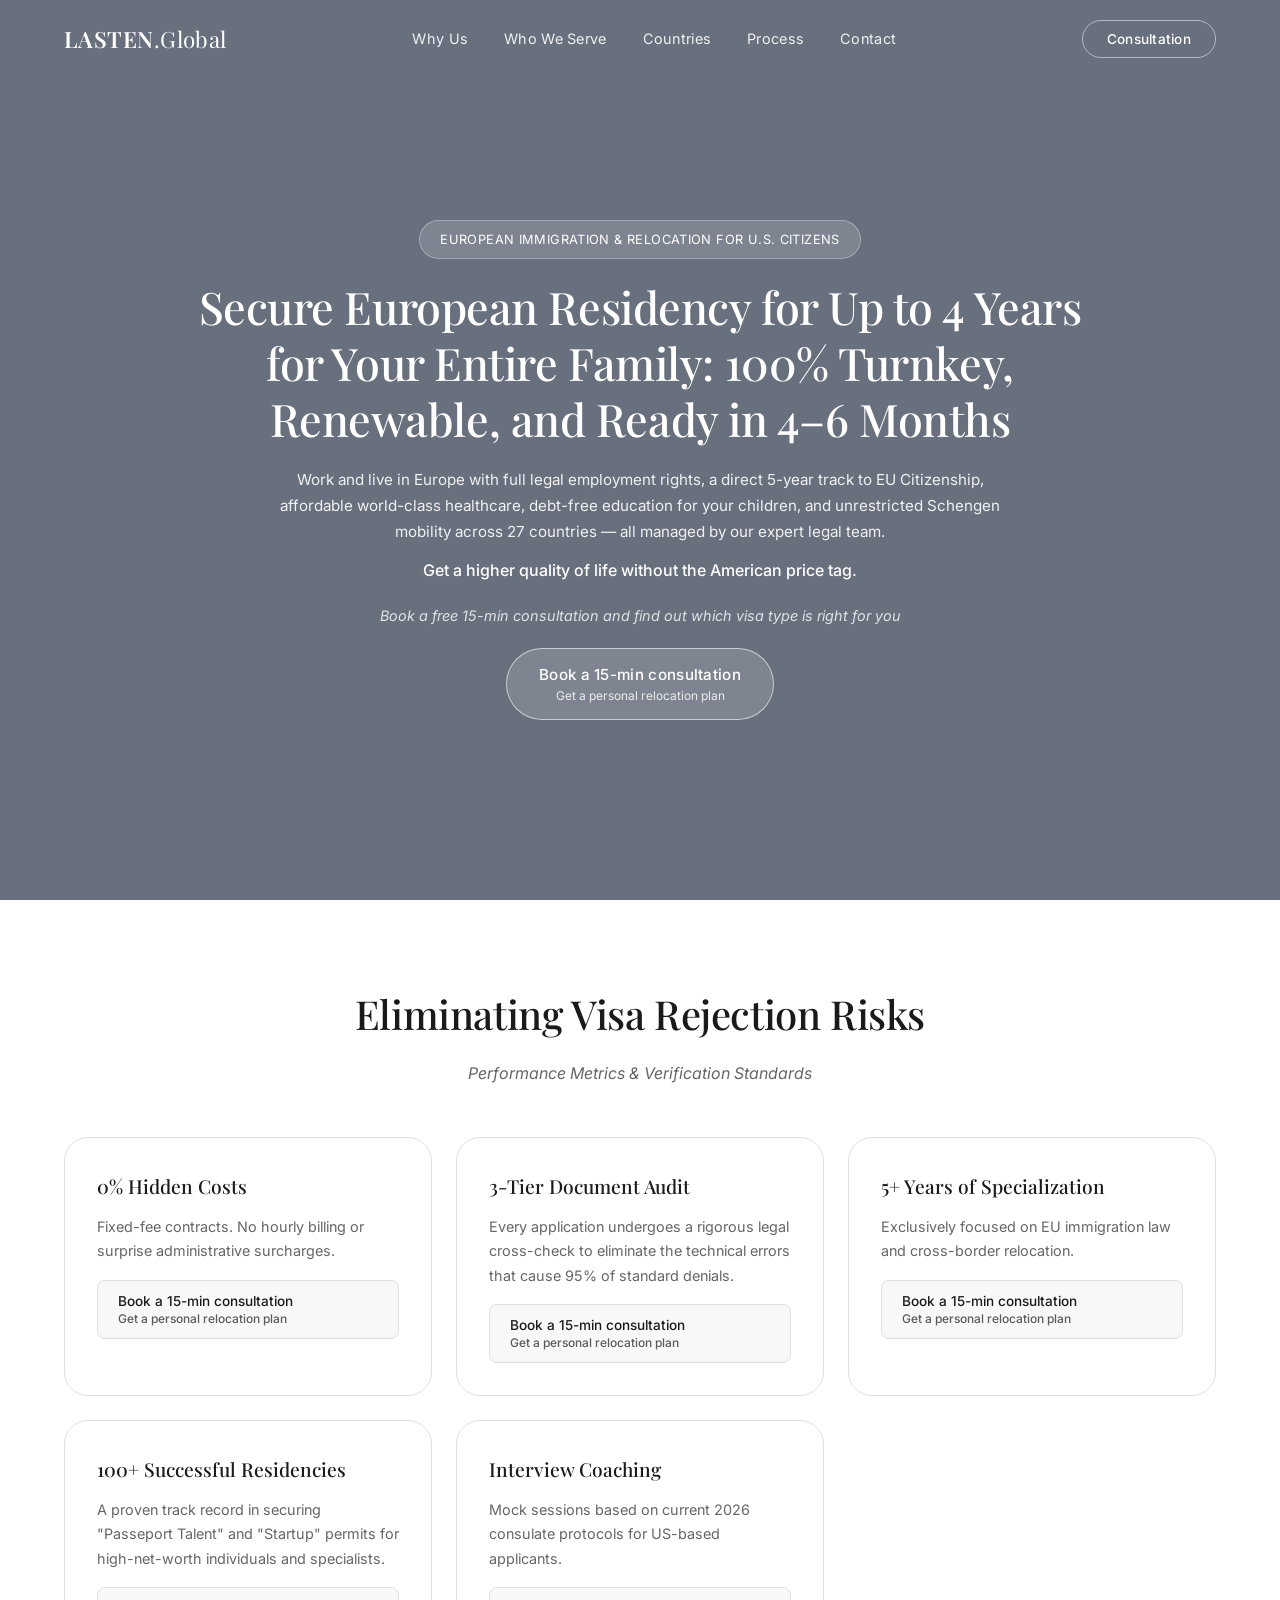
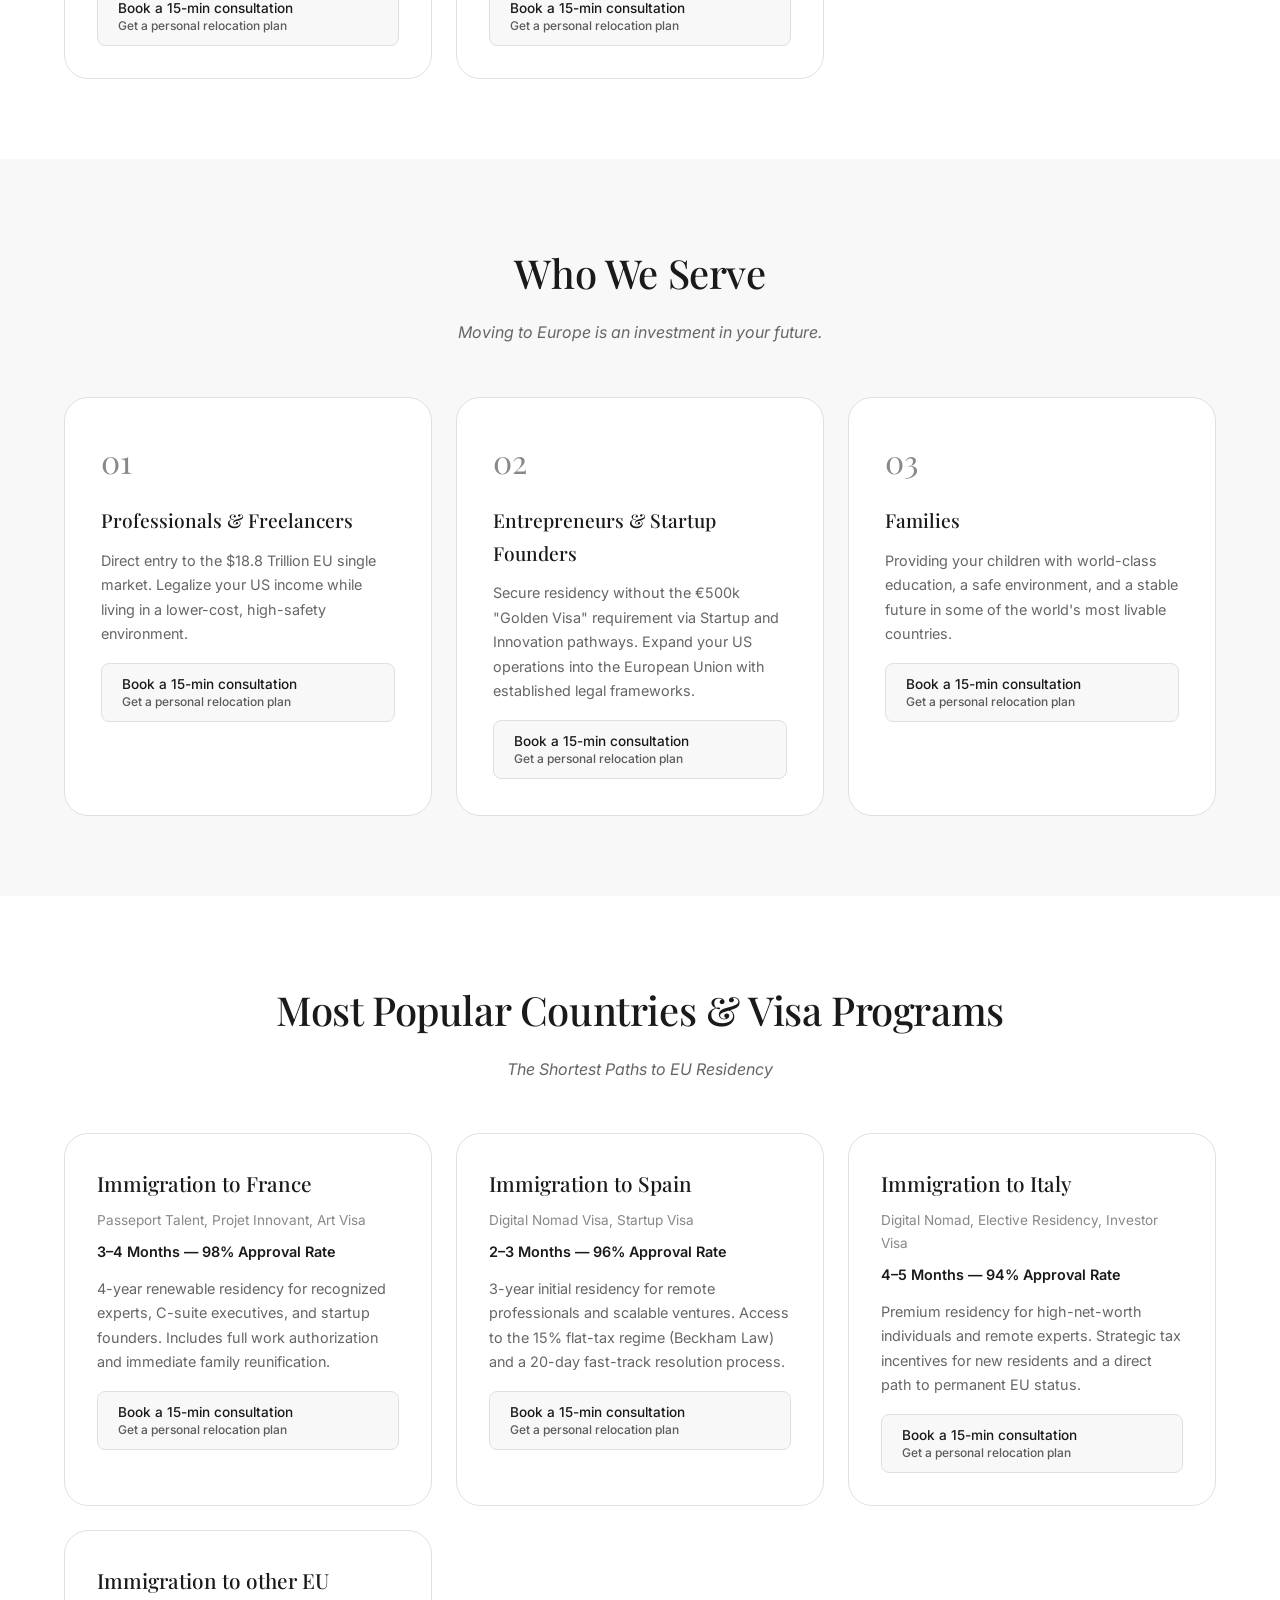
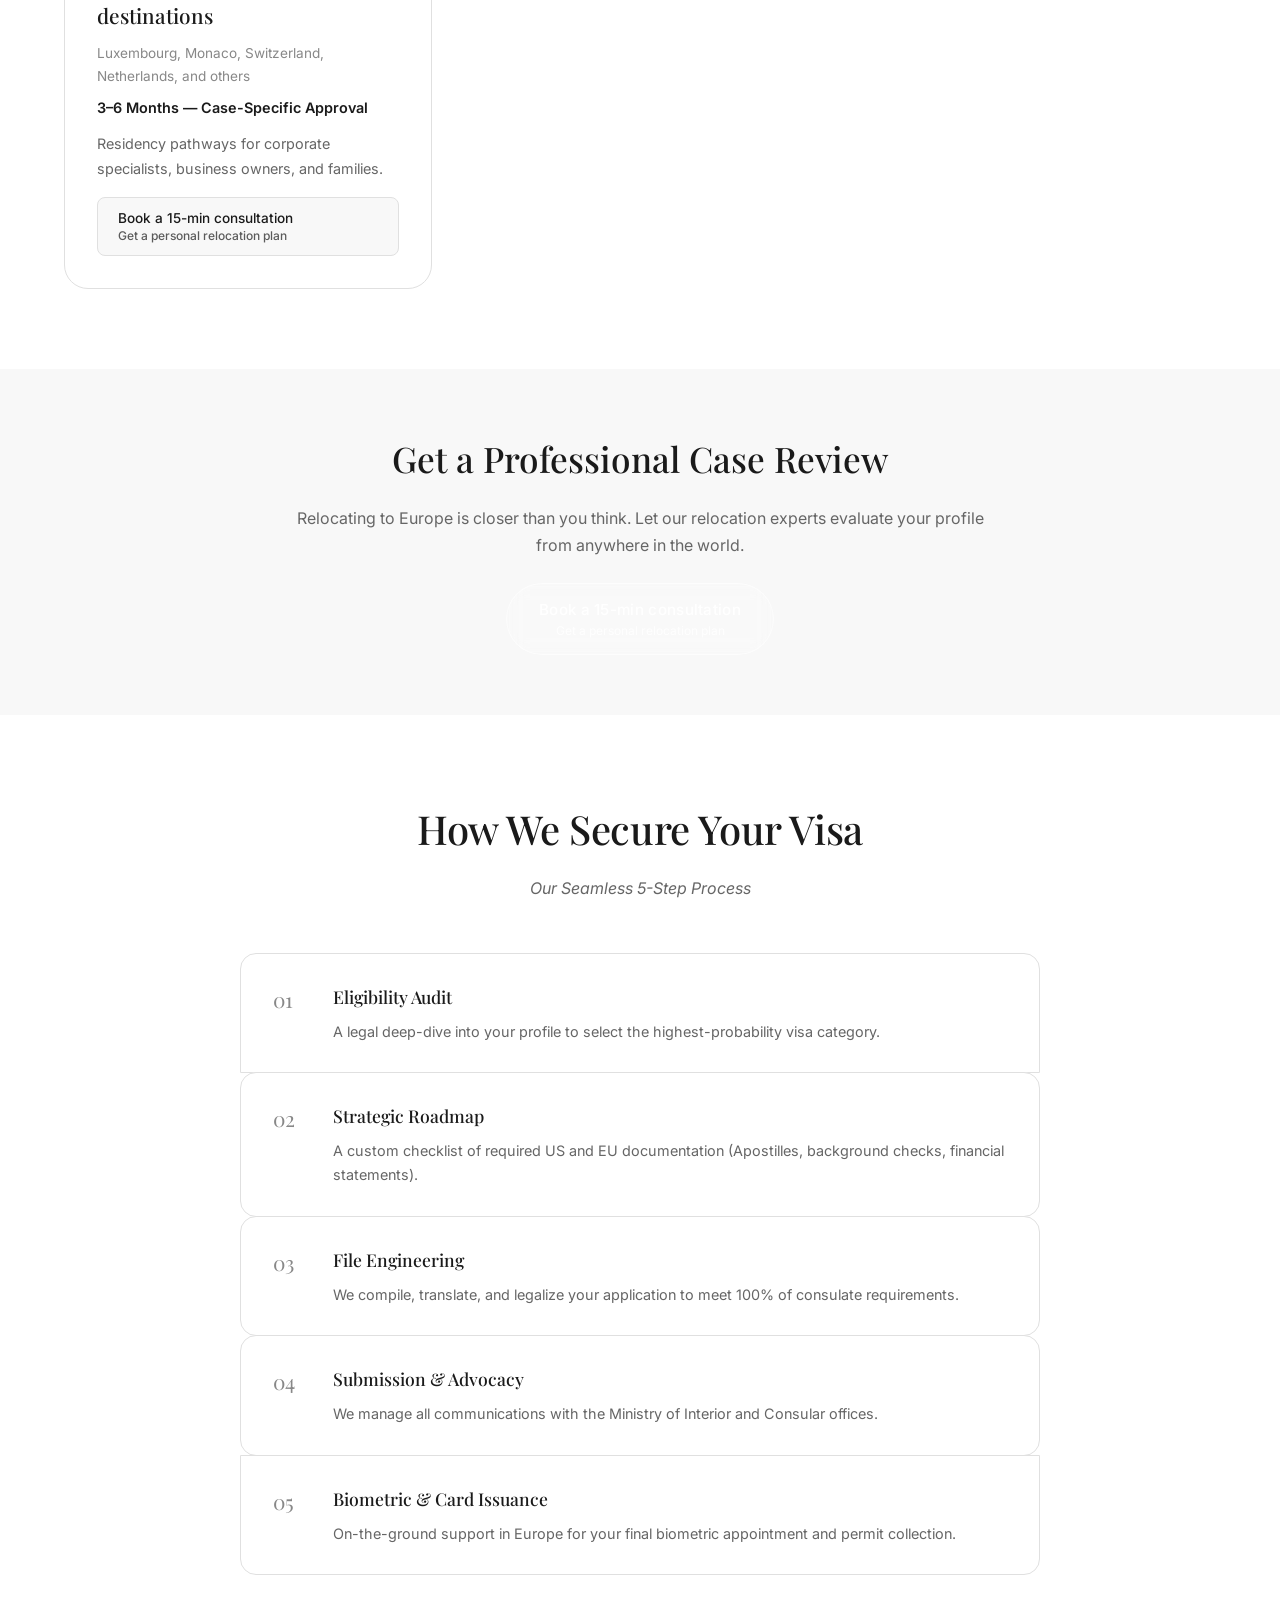
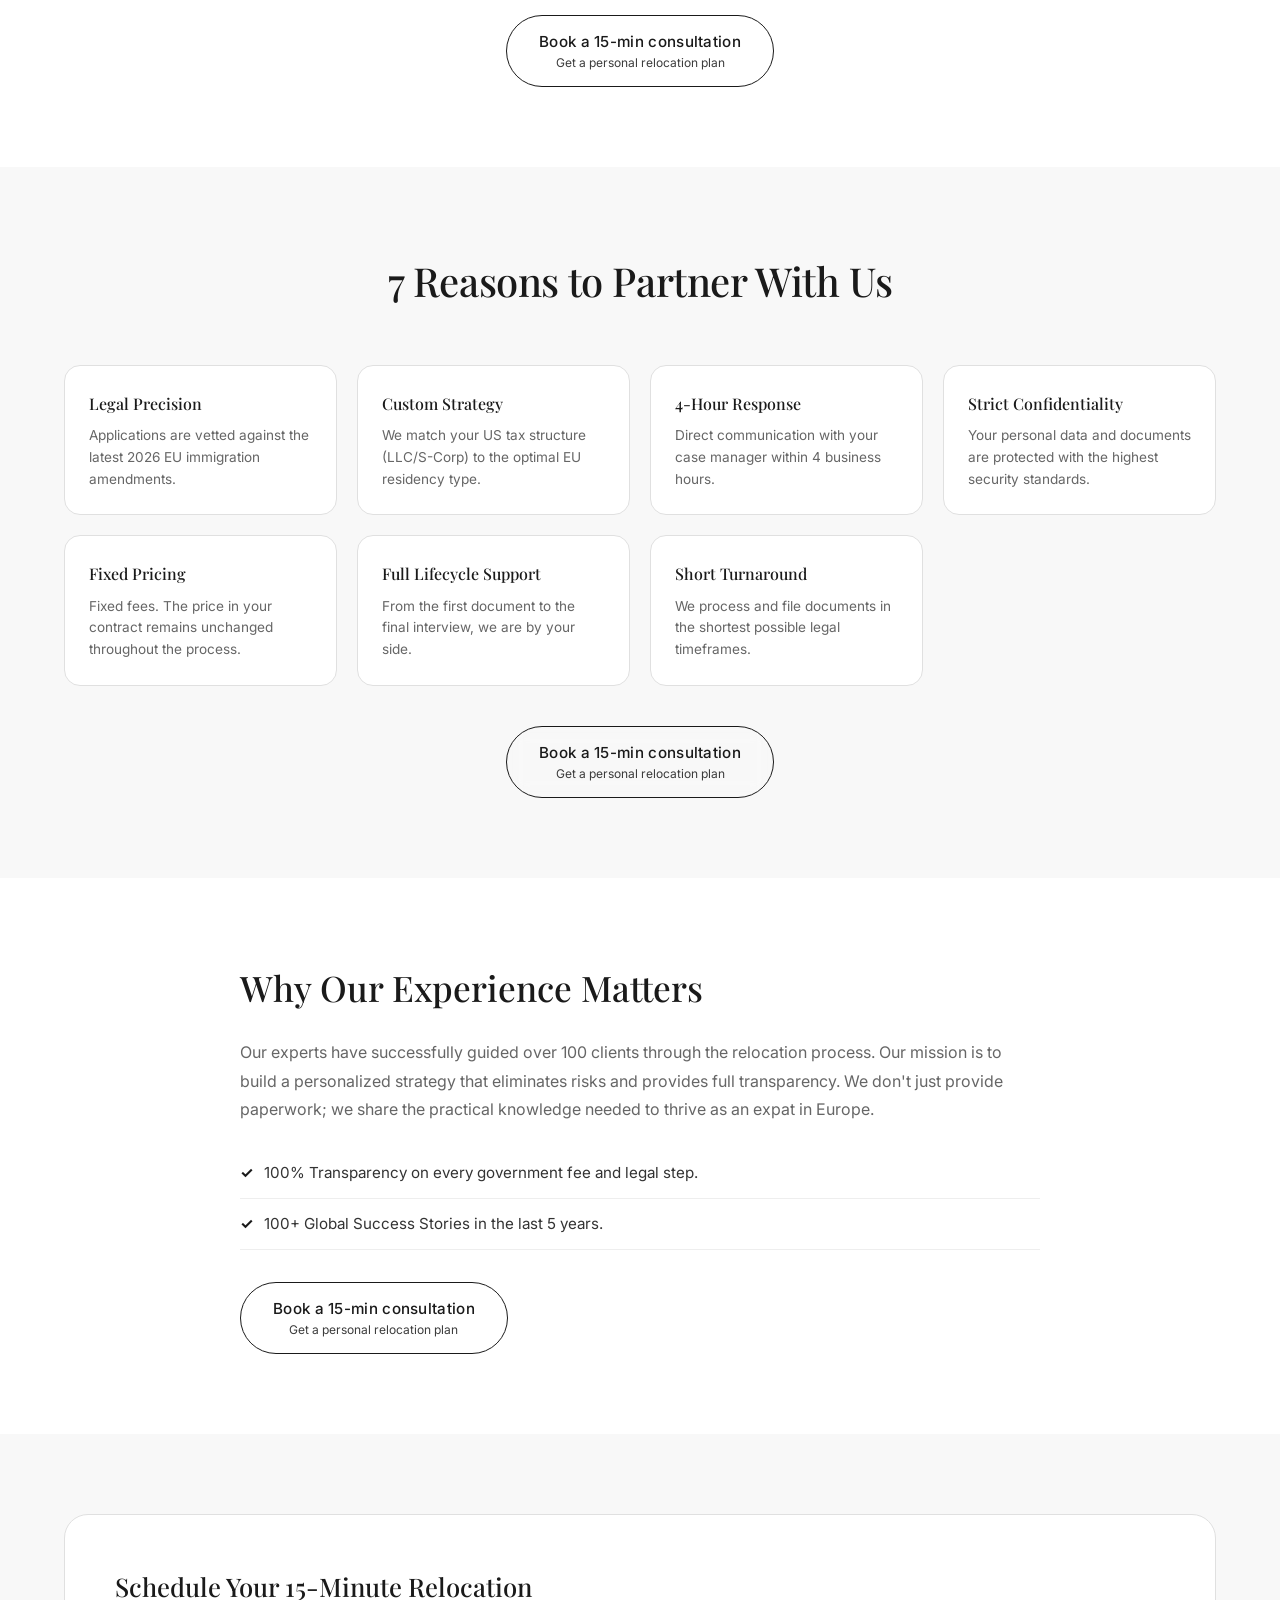
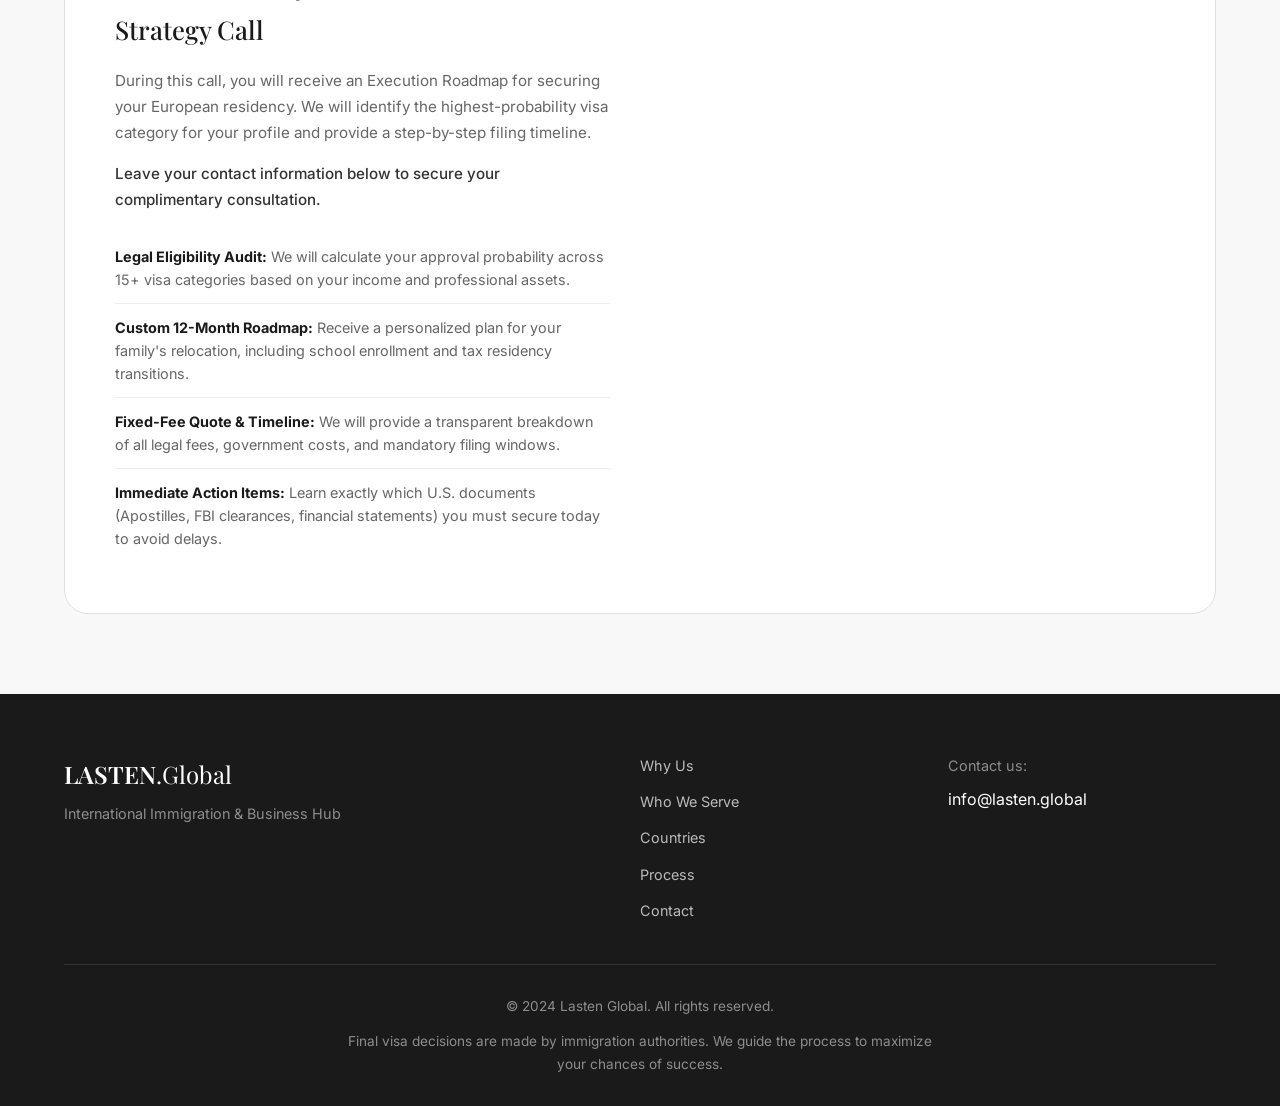
==== index.html @ 3dcb2d15 "Update content to match ТЗ exactly, fix mobile hero to fit screen" ====
<!DOCTYPE html>
<html lang="en">
<head>
    <meta charset="UTF-8">
    <meta name="viewport" content="width=device-width, initial-scale=1.0">
    <title>European Residency for U.S. Citizens | Lasten Global</title>
    <meta name="description" content="Secure European residency for up to 4 years for your entire family. 100% turnkey, renewable, and ready in 4-6 months. Work, live, and build your future in Europe.">
    <link rel="preconnect" href="https://fonts.googleapis.com">
    <link rel="preconnect" href="https://fonts.gstatic.com" crossorigin>
    <link href="https://fonts.googleapis.com/css2?family=Inter:wght@300;400;500;600;700&display=swap" rel="stylesheet">
    <link rel="stylesheet" href="styles.css">
</head>
<body>
    <!-- Navigation -->
    <nav class="navbar">
        <div class="container">
            <a href="#" class="logo">
                <span class="logo-text">LASTEN</span><span class="logo-accent">.Global</span>
            </a>
            <ul class="nav-links">
                <li><a href="#risks">Why Us</a></li>
                <li><a href="#who-we-serve">Who We Serve</a></li>
                <li><a href="#countries">Countries</a></li>
                <li><a href="#process">Process</a></li>
                <li><a href="#consultation">Contact</a></li>
            </ul>
            <button class="nav-cta" data-modal="consultation">Consultation</button>
            <button class="mobile-menu-btn" aria-label="Menu">
                <span></span>
                <span></span>
                <span></span>
            </button>
        </div>
    </nav>

    <!-- Hero Section -->
    <section class="hero" id="hero">
        <div class="hero-overlay"></div>
        <div class="container">
            <div class="hero-content">
                <span class="hero-badge">European Immigration & Relocation for U.S. Citizens</span>
                <h1>Secure European Residency for Up to 4 Years for Your Entire Family: 100% Turnkey, Renewable, and Ready in 4–6 Months</h1>
                <p class="hero-text">Work and live in Europe with full legal employment rights, a direct 5-year track to EU Citizenship, affordable world-class healthcare, debt-free education for your children, and unrestricted Schengen mobility across 27 countries — all managed by our expert legal team.</p>
                <p class="hero-subtext">Get a higher quality of life without the American price tag.</p>
                <p class="hero-cta-text">Book a free 15-min consultation and find out which visa type is right for you</p>
                <button class="cta-button cta-primary" data-modal="consultation">
                    <span class="cta-main">Book a 15-min consultation</span>
                    <span class="cta-sub">Get a personal relocation plan</span>
                </button>
            </div>
        </div>
    </section>

    <!-- Eliminating Visa Rejection Risks -->
    <section class="risks" id="risks">
        <div class="container">
            <div class="section-header">
                <h2>Eliminating Visa Rejection Risks</h2>
                <p class="section-subtitle">Performance Metrics & Verification Standards</p>
            </div>
            <div class="risks-grid">
                <div class="risk-card">
                    <h4>0% Hidden Costs</h4>
                    <p>Fixed-fee contracts. No hourly billing or surprise administrative surcharges.</p>
                    <button class="card-cta" data-modal="consultation">
                        <span>Book a 15-min consultation</span>
                        <span>Get a personal relocation plan</span>
                    </button>
                </div>
                <div class="risk-card">
                    <h4>3-Tier Document Audit</h4>
                    <p>Every application undergoes a rigorous legal cross-check to eliminate the technical errors that cause 95% of standard denials.</p>
                    <button class="card-cta" data-modal="consultation">
                        <span>Book a 15-min consultation</span>
                        <span>Get a personal relocation plan</span>
                    </button>
                </div>
                <div class="risk-card">
                    <h4>5+ Years of Specialization</h4>
                    <p>Exclusively focused on EU immigration law and cross-border relocation.</p>
                    <button class="card-cta" data-modal="consultation">
                        <span>Book a 15-min consultation</span>
                        <span>Get a personal relocation plan</span>
                    </button>
                </div>
                <div class="risk-card">
                    <h4>100+ Successful Residencies</h4>
                    <p>A proven track record in securing "Passeport Talent" and "Startup" permits for high-net-worth individuals and specialists.</p>
                    <button class="card-cta" data-modal="consultation">
                        <span>Book a 15-min consultation</span>
                        <span>Get a personal relocation plan</span>
                    </button>
                </div>
                <div class="risk-card">
                    <h4>Interview Coaching</h4>
                    <p>Mock sessions based on current 2026 consulate protocols for US-based applicants.</p>
                    <button class="card-cta" data-modal="consultation">
                        <span>Book a 15-min consultation</span>
                        <span>Get a personal relocation plan</span>
                    </button>
                </div>
            </div>
        </div>
    </section>

    <!-- Who We Serve -->
    <section class="who-we-serve" id="who-we-serve">
        <div class="container">
            <div class="section-header">
                <h2>Who We Serve</h2>
                <p class="section-subtitle">Moving to Europe is an investment in your future.</p>
            </div>
            <div class="serve-grid">
                <div class="serve-card">
                    <span class="serve-number">01</span>
                    <h4>Professionals & Freelancers</h4>
                    <p>Direct entry to the $18.8 Trillion EU single market. Legalize your US income while living in a lower-cost, high-safety environment.</p>
                    <button class="card-cta" data-modal="consultation">
                        <span>Book a 15-min consultation</span>
                        <span>Get a personal relocation plan</span>
                    </button>
                </div>
                <div class="serve-card">
                    <span class="serve-number">02</span>
                    <h4>Entrepreneurs & Startup Founders</h4>
                    <p>Secure residency without the €500k "Golden Visa" requirement via Startup and Innovation pathways. Expand your US operations into the European Union with established legal frameworks.</p>
                    <button class="card-cta" data-modal="consultation">
                        <span>Book a 15-min consultation</span>
                        <span>Get a personal relocation plan</span>
                    </button>
                </div>
                <div class="serve-card">
                    <span class="serve-number">03</span>
                    <h4>Families</h4>
                    <p>Providing your children with world-class education, a safe environment, and a stable future in some of the world's most livable countries.</p>
                    <button class="card-cta" data-modal="consultation">
                        <span>Book a 15-min consultation</span>
                        <span>Get a personal relocation plan</span>
                    </button>
                </div>
            </div>
        </div>
    </section>

    <!-- Most Popular Countries -->
    <section class="countries" id="countries">
        <div class="container">
            <div class="section-header">
                <h2>Most Popular Countries & Visa Programs</h2>
                <p class="section-subtitle">The Shortest Paths to EU Residency</p>
            </div>
            <div class="countries-grid">
                <div class="country-card">
                    <h3>Immigration to France</h3>
                    <p class="country-visas">Passeport Talent, Projet Innovant, Art Visa</p>
                    <p class="country-stats">3–4 Months — 98% Approval Rate</p>
                    <p>4-year renewable residency for recognized experts, C-suite executives, and startup founders. Includes full work authorization and immediate family reunification.</p>
                    <button class="card-cta" data-modal="consultation">
                        <span>Book a 15-min consultation</span>
                        <span>Get a personal relocation plan</span>
                    </button>
                </div>
                <div class="country-card">
                    <h3>Immigration to Spain</h3>
                    <p class="country-visas">Digital Nomad Visa, Startup Visa</p>
                    <p class="country-stats">2–3 Months — 96% Approval Rate</p>
                    <p>3-year initial residency for remote professionals and scalable ventures. Access to the 15% flat-tax regime (Beckham Law) and a 20-day fast-track resolution process.</p>
                    <button class="card-cta" data-modal="consultation">
                        <span>Book a 15-min consultation</span>
                        <span>Get a personal relocation plan</span>
                    </button>
                </div>
                <div class="country-card">
                    <h3>Immigration to Italy</h3>
                    <p class="country-visas">Digital Nomad, Elective Residency, Investor Visa</p>
                    <p class="country-stats">4–5 Months — 94% Approval Rate</p>
                    <p>Premium residency for high-net-worth individuals and remote experts. Strategic tax incentives for new residents and a direct path to permanent EU status.</p>
                    <button class="card-cta" data-modal="consultation">
                        <span>Book a 15-min consultation</span>
                        <span>Get a personal relocation plan</span>
                    </button>
                </div>
                <div class="country-card">
                    <h3>Immigration to other EU destinations</h3>
                    <p class="country-visas">Luxembourg, Monaco, Switzerland, Netherlands, and others</p>
                    <p class="country-stats">3–6 Months — Case-Specific Approval</p>
                    <p>Residency pathways for corporate specialists, business owners, and families.</p>
                    <button class="card-cta" data-modal="consultation">
                        <span>Book a 15-min consultation</span>
                        <span>Get a personal relocation plan</span>
                    </button>
                </div>
            </div>
        </div>
    </section>

    <!-- Get a Professional Case Review -->
    <section class="case-review">
        <div class="container">
            <div class="case-review-content">
                <h2>Get a Professional Case Review</h2>
                <p>Relocating to Europe is closer than you think. Let our relocation experts evaluate your profile from anywhere in the world.</p>
                <button class="cta-button cta-primary" data-modal="consultation">
                    <span class="cta-main">Book a 15-min consultation</span>
                    <span class="cta-sub">Get a personal relocation plan</span>
                </button>
            </div>
        </div>
    </section>

    <!-- How We Secure Your Visa -->
    <section class="process" id="process">
        <div class="container">
            <div class="section-header">
                <h2>How We Secure Your Visa</h2>
                <p class="section-subtitle">Our Seamless 5-Step Process</p>
            </div>
            <div class="process-timeline">
                <div class="process-step">
                    <div class="step-number">01</div>
                    <div class="step-content">
                        <h4>Eligibility Audit</h4>
                        <p>A legal deep-dive into your profile to select the highest-probability visa category.</p>
                    </div>
                </div>
                <div class="process-step">
                    <div class="step-number">02</div>
                    <div class="step-content">
                        <h4>Strategic Roadmap</h4>
                        <p>A custom checklist of required US and EU documentation (Apostilles, background checks, financial statements).</p>
                    </div>
                </div>
                <div class="process-step">
                    <div class="step-number">03</div>
                    <div class="step-content">
                        <h4>File Engineering</h4>
                        <p>We compile, translate, and legalize your application to meet 100% of consulate requirements.</p>
                    </div>
                </div>
                <div class="process-step">
                    <div class="step-number">04</div>
                    <div class="step-content">
                        <h4>Submission & Advocacy</h4>
                        <p>We manage all communications with the Ministry of Interior and Consular offices.</p>
                    </div>
                </div>
                <div class="process-step">
                    <div class="step-number">05</div>
                    <div class="step-content">
                        <h4>Biometric & Card Issuance</h4>
                        <p>On-the-ground support in Europe for your final biometric appointment and permit collection.</p>
                    </div>
                </div>
            </div>
            <div class="process-cta">
                <button class="cta-button cta-secondary" data-modal="consultation">
                    <span class="cta-main">Book a 15-min consultation</span>
                    <span class="cta-sub">Get a personal relocation plan</span>
                </button>
            </div>
        </div>
    </section>

    <!-- 7 Reasons to Partner With Us -->
    <section class="reasons" id="reasons">
        <div class="container">
            <div class="section-header">
                <h2>7 Reasons to Partner With Us</h2>
            </div>
            <div class="reasons-grid">
                <div class="reason-item">
                    <h4>Legal Precision</h4>
                    <p>Applications are vetted against the latest 2026 EU immigration amendments.</p>
                </div>
                <div class="reason-item">
                    <h4>Custom Strategy</h4>
                    <p>We match your US tax structure (LLC/S-Corp) to the optimal EU residency type.</p>
                </div>
                <div class="reason-item">
                    <h4>4-Hour Response</h4>
                    <p>Direct communication with your case manager within 4 business hours.</p>
                </div>
                <div class="reason-item">
                    <h4>Strict Confidentiality</h4>
                    <p>Your personal data and documents are protected with the highest security standards.</p>
                </div>
                <div class="reason-item">
                    <h4>Fixed Pricing</h4>
                    <p>Fixed fees. The price in your contract remains unchanged throughout the process.</p>
                </div>
                <div class="reason-item">
                    <h4>Full Lifecycle Support</h4>
                    <p>From the first document to the final interview, we are by your side.</p>
                </div>
                <div class="reason-item">
                    <h4>Short Turnaround</h4>
                    <p>We process and file documents in the shortest possible legal timeframes.</p>
                </div>
            </div>
            <div class="reasons-cta">
                <button class="cta-button cta-secondary" data-modal="consultation">
                    <span class="cta-main">Book a 15-min consultation</span>
                    <span class="cta-sub">Get a personal relocation plan</span>
                </button>
            </div>
        </div>
    </section>

    <!-- Why Our Experience Matters -->
    <section class="experience" id="experience">
        <div class="container">
            <div class="experience-content">
                <div class="experience-text">
                    <h2>Why Our Experience Matters</h2>
                    <p>Our experts have successfully guided over 100 clients through the relocation process. Our mission is to build a personalized strategy that eliminates risks and provides full transparency. We don't just provide paperwork; we share the practical knowledge needed to thrive as an expat in Europe.</p>
                    <ul class="experience-list">
                        <li>100% Transparency on every government fee and legal step.</li>
                        <li>100+ Global Success Stories in the last 5 years.</li>
                    </ul>
                    <button class="cta-button cta-secondary" data-modal="consultation">
                        <span class="cta-main">Book a 15-min consultation</span>
                        <span class="cta-sub">Get a personal relocation plan</span>
                    </button>
                </div>
            </div>
        </div>
    </section>

    <!-- Schedule Your Consultation -->
    <section class="consultation" id="consultation">
        <div class="container">
            <div class="consultation-wrapper">
                <div class="consultation-content">
                    <h2>Schedule Your 15-Minute Relocation Strategy Call</h2>
                    <p class="consultation-intro">During this call, you will receive an Execution Roadmap for securing your European residency. We will identify the highest-probability visa category for your profile and provide a step-by-step filing timeline.</p>
                    <p class="consultation-subtitle">Leave your contact information below to secure your complimentary consultation.</p>
                    <ul class="consultation-list">
                        <li><strong>Legal Eligibility Audit:</strong> We will calculate your approval probability across 15+ visa categories based on your income and professional assets.</li>
                        <li><strong>Custom 12-Month Roadmap:</strong> Receive a personalized plan for your family's relocation, including school enrollment and tax residency transitions.</li>
                        <li><strong>Fixed-Fee Quote & Timeline:</strong> We will provide a transparent breakdown of all legal fees, government costs, and mandatory filing windows.</li>
                        <li><strong>Immediate Action Items:</strong> Learn exactly which U.S. documents (Apostilles, FBI clearances, financial statements) you must secure today to avoid delays.</li>
                    </ul>
                </div>
                <div class="consultation-form">
                    <iframe
                        src="https://api.leadconnectorhq.com/widget/form/fWZSZCIAZF6aMk2ViD5C"
                        style="width:100%;height:100%;border:none;border-radius:8px"
                        id="inline-fWZSZCIAZF6aMk2ViD5C"
                        data-layout="{'id':'INLINE'}"
                        data-trigger-type="alwaysShow"
                        data-trigger-value=""
                        data-activation-type="alwaysActivated"
                        data-activation-value=""
                        data-deactivation-type="neverDeactivate"
                        data-deactivation-value=""
                        data-form-name="Form from France Corporation.bz - get consultation - EN"
                        data-height="534"
                        data-layout-iframe-id="inline-fWZSZCIAZF6aMk2ViD5C"
                        data-form-id="fWZSZCIAZF6aMk2ViD5C"
                        title="Book Consultation"
                    ></iframe>
                </div>
            </div>
        </div>
    </section>

    <!-- Footer -->
    <footer class="footer">
        <div class="container">
            <div class="footer-content">
                <div class="footer-logo">
                    <span class="logo-text">LASTEN</span><span class="logo-accent">.Global</span>
                    <p>International Immigration & Business Hub</p>
                </div>
                <div class="footer-links">
                    <a href="#risks">Why Us</a>
                    <a href="#who-we-serve">Who We Serve</a>
                    <a href="#countries">Countries</a>
                    <a href="#process">Process</a>
                    <a href="#consultation">Contact</a>
                </div>
                <div class="footer-contact">
                    <p>Contact us:</p>
                    <a href="mailto:info@lasten.global">info@lasten.global</a>
                </div>
            </div>
            <div class="footer-bottom">
                <p>&copy; 2024 Lasten Global. All rights reserved.</p>
                <p class="disclaimer">Final visa decisions are made by immigration authorities. We guide the process to maximize your chances of success.</p>
            </div>
        </div>
    </footer>

    <!-- Modal: Consultation Form -->
    <div class="modal" id="modal-consultation">
        <div class="modal-overlay"></div>
        <div class="modal-content">
            <button class="modal-close">&times;</button>
            <h3>Book a 15-min consultation</h3>
            <p>Get a personal relocation plan</p>
            <iframe
                src="https://api.leadconnectorhq.com/widget/form/fWZSZCIAZF6aMk2ViD5C"
                style="width:100%;height:480px;border:none;border-radius:8px"
                id="modal-form-consultation"
                data-layout="{'id':'INLINE'}"
                data-trigger-type="alwaysShow"
                data-trigger-value=""
                data-activation-type="alwaysActivated"
                data-activation-value=""
                data-deactivation-type="neverDeactivate"
                data-deactivation-value=""
                data-form-name="Form from France Corporation.bz - get consultation - EN"
                data-height="534"
                data-layout-iframe-id="modal-form-consultation"
                data-form-id="fWZSZCIAZF6aMk2ViD5C"
                title="Book Consultation"
            ></iframe>
        </div>
    </div>

    <!-- Modal: Callback Form -->
    <div class="modal" id="modal-callback">
        <div class="modal-overlay"></div>
        <div class="modal-content">
            <button class="modal-close">&times;</button>
            <h3>Request a Call Back</h3>
            <p>Leave your number and we'll call you within 24 hours</p>
            <iframe
                src="https://api.leadconnectorhq.com/widget/form/5rwDwv2m1QV6FmqiSrtW"
                style="width:100%;height:480px;border:none;border-radius:8px"
                id="modal-form-callback"
                data-layout="{'id':'INLINE'}"
                data-trigger-type="alwaysShow"
                data-trigger-value=""
                data-activation-type="alwaysActivated"
                data-activation-value=""
                data-deactivation-type="neverDeactivate"
                data-deactivation-value=""
                data-form-name="Form from France Corporation.bz - zvonok - EN"
                data-height="534"
                data-layout-iframe-id="modal-form-callback"
                data-form-id="5rwDwv2m1QV6FmqiSrtW"
                title="Request Call Back"
            ></iframe>
        </div>
    </div>

    <script src="https://link.msgsndr.com/js/form_embed.js"></script>
    <script src="script.js"></script>
</body>
</html>
---- styles.css ----
/* ========================================
   LASTEN GLOBAL - Europe Immigration Landing Page
   Light Premium Theme
   ======================================== */

/* Google Fonts */
@import url('https://fonts.googleapis.com/css2?family=Playfair+Display:ital,wght@0,400;0,500;0,600;0,700;1,400;1,500&family=Inter:wght@300;400;500;600&display=swap');

/* CSS Variables */
:root {
    --color-bg-white: #ffffff;
    --color-bg-light: #f8f8f8;
    --color-bg-gray: #f2f2f2;
    --color-text-dark: #1a1a1a;
    --color-text-body: #333333;
    --color-text-secondary: #666666;
    --color-text-muted: #888888;
    --color-border: #e0e0e0;
    --color-border-light: #eeeeee;
    --color-accent: #1a1a1a;
    --color-accent-hover: #333333;
    --font-serif: 'Playfair Display', Georgia, 'Times New Roman', serif;
    --font-sans: 'Inter', -apple-system, BlinkMacSystemFont, 'Segoe UI', sans-serif;
    --transition-fast: 0.2s ease;
    --transition-normal: 0.3s ease;
    --border-radius-sm: 8px;
    --border-radius-md: 16px;
    --border-radius-lg: 24px;
}

/* Reset & Base */
*, *::before, *::after {
    margin: 0;
    padding: 0;
    box-sizing: border-box;
}

html {
    scroll-behavior: smooth;
    font-size: 16px;
}

body {
    font-family: var(--font-sans);
    background-color: var(--color-bg-white);
    color: var(--color-text-body);
    line-height: 1.7;
    overflow-x: hidden;
}

a {
    text-decoration: none;
    color: inherit;
    transition: color var(--transition-fast);
}

img {
    max-width: 100%;
    height: auto;
}

/* Container */
.container {
    max-width: 1200px;
    margin: 0 auto;
    padding: 0 24px;
}

/* ========================================
   Navigation
   ======================================== */
.navbar {
    position: fixed;
    top: 0;
    left: 0;
    right: 0;
    z-index: 1000;
    background: transparent;
    padding: 20px 0;
    transition: background var(--transition-normal), padding var(--transition-normal);
}

.navbar.scrolled {
    background: rgba(255, 255, 255, 0.98);
    backdrop-filter: blur(10px);
    box-shadow: 0 2px 20px rgba(0, 0, 0, 0.08);
    padding: 16px 0;
}

.navbar .container {
    display: flex;
    align-items: center;
    justify-content: space-between;
}

.logo {
    display: flex;
    align-items: center;
    font-family: var(--font-serif);
    font-size: 1.4rem;
    font-weight: 500;
    letter-spacing: 0.02em;
    color: #fff;
    transition: color var(--transition-normal);
}

.navbar.scrolled .logo {
    color: var(--color-text-dark);
}

.logo-text {
    font-weight: 600;
}

.logo-accent {
    font-weight: 400;
}

.nav-links {
    display: flex;
    list-style: none;
    gap: 36px;
}

.nav-links a {
    font-size: 0.9rem;
    font-weight: 400;
    color: rgba(255, 255, 255, 0.9);
    letter-spacing: 0.02em;
    transition: color var(--transition-fast);
}

.navbar.scrolled .nav-links a {
    color: var(--color-text-secondary);
}

.nav-links a:hover {
    color: #fff;
}

.navbar.scrolled .nav-links a:hover {
    color: var(--color-text-dark);
}

.nav-cta {
    padding: 10px 24px;
    border: 1px solid rgba(255, 255, 255, 0.5);
    color: #fff;
    font-size: 0.85rem;
    font-weight: 500;
    letter-spacing: 0.02em;
    border-radius: 50px;
    transition: all var(--transition-fast);
    background: transparent;
    cursor: pointer;
    font-family: inherit;
}

.navbar.scrolled .nav-cta {
    border-color: var(--color-text-dark);
    color: var(--color-text-dark);
}

.nav-cta:hover {
    background: #fff;
    color: var(--color-text-dark);
}

.navbar.scrolled .nav-cta:hover {
    background: var(--color-text-dark);
    color: #fff;
}

.mobile-menu-btn {
    display: none;
    flex-direction: column;
    gap: 5px;
    background: none;
    border: none;
    cursor: pointer;
    padding: 5px;
}

.mobile-menu-btn span {
    width: 24px;
    height: 2px;
    background: #fff;
    transition: var(--transition-fast);
}

.navbar.scrolled .mobile-menu-btn span {
    background: var(--color-text-dark);
}

/* ========================================
   Hero Section
   ======================================== */
.hero {
    position: relative;
    min-height: 100vh;
    display: flex;
    align-items: center;
    justify-content: center;
    text-align: center;
    padding: 100px 24px 60px;
    background: url('https://images.unsplash.com/photo-1467269204594-9661b134dd2b?auto=format&fit=crop&w=2000&q=80') center/cover no-repeat;
}

.hero-overlay {
    position: absolute;
    inset: 0;
    background: rgba(40, 50, 70, 0.7);
}

.hero-content {
    position: relative;
    z-index: 1;
    max-width: 900px;
}

.hero-badge {
    display: inline-block;
    padding: 8px 20px;
    background: rgba(255, 255, 255, 0.15);
    backdrop-filter: blur(10px);
    border: 1px solid rgba(255, 255, 255, 0.3);
    border-radius: 50px;
    font-size: 0.8rem;
    font-weight: 400;
    color: #fff;
    margin-bottom: 20px;
    letter-spacing: 0.03em;
    text-transform: uppercase;
}

.hero h1 {
    font-family: var(--font-serif);
    font-size: clamp(1.6rem, 4vw, 2.8rem);
    font-weight: 500;
    line-height: 1.25;
    margin-bottom: 20px;
    color: #fff;
    letter-spacing: -0.01em;
}

.hero-text {
    font-size: 0.95rem;
    color: rgba(255, 255, 255, 0.9);
    margin-bottom: 12px;
    max-width: 750px;
    margin-left: auto;
    margin-right: auto;
    line-height: 1.7;
}

.hero-subtext {
    font-size: 1rem;
    font-weight: 500;
    color: #fff;
    margin-bottom: 20px;
}

.hero-cta-text {
    font-size: 0.9rem;
    color: rgba(255, 255, 255, 0.8);
    margin-bottom: 20px;
    font-style: italic;
}

/* CTA Buttons */
.cta-button {
    display: inline-flex;
    flex-direction: column;
    align-items: center;
    padding: 16px 32px;
    border-radius: 50px;
    font-weight: 500;
    cursor: pointer;
    transition: all var(--transition-normal);
    border: 1.5px solid rgba(255, 255, 255, 0.6);
    background: rgba(255, 255, 255, 0.1);
    backdrop-filter: blur(10px);
    color: #fff;
    text-align: center;
    gap: 4px;
    font-family: inherit;
}

.cta-button:hover {
    background: #fff;
    color: var(--color-text-dark);
    border-color: #fff;
}

.cta-primary {
    background: rgba(255, 255, 255, 0.15);
}

.cta-secondary {
    border-color: var(--color-text-dark);
    color: var(--color-text-dark);
    background: transparent;
}

.cta-secondary:hover {
    background: var(--color-text-dark);
    color: #fff;
}

.cta-main {
    font-size: 0.95rem;
    letter-spacing: 0.02em;
}

.cta-sub {
    font-size: 0.75rem;
    font-weight: 400;
    opacity: 0.85;
}

.cta-button:hover .cta-sub {
    opacity: 0.7;
}

/* Card CTA */
.card-cta {
    display: flex;
    flex-direction: column;
    align-items: flex-start;
    padding: 12px 20px;
    border-radius: 8px;
    font-weight: 500;
    cursor: pointer;
    transition: all var(--transition-normal);
    border: 1px solid var(--color-border);
    background: var(--color-bg-light);
    color: var(--color-text-dark);
    text-align: left;
    gap: 2px;
    font-family: inherit;
    margin-top: 16px;
    width: 100%;
}

.card-cta:hover {
    background: var(--color-text-dark);
    color: #fff;
    border-color: var(--color-text-dark);
}

.card-cta span:first-child {
    font-size: 0.85rem;
}

.card-cta span:last-child {
    font-size: 0.75rem;
    opacity: 0.7;
}

/* ========================================
   Section Styles
   ======================================== */
section {
    padding: 80px 0;
}

.section-header {
    text-align: center;
    margin-bottom: 50px;
}

.section-header h2 {
    font-family: var(--font-serif);
    font-size: clamp(1.8rem, 4vw, 2.5rem);
    font-weight: 500;
    color: var(--color-text-dark);
    margin-bottom: 12px;
    letter-spacing: -0.01em;
}

.section-subtitle {
    font-size: 1rem;
    color: var(--color-text-secondary);
    max-width: 600px;
    margin: 0 auto;
    font-style: italic;
}

/* ========================================
   Risks Section
   ======================================== */
.risks {
    background: var(--color-bg-white);
}

.risks-grid {
    display: grid;
    grid-template-columns: repeat(auto-fit, minmax(280px, 1fr));
    gap: 24px;
}

.risk-card {
    padding: 32px;
    background: var(--color-bg-white);
    border-radius: var(--border-radius-lg);
    border: 1px solid var(--color-border);
    transition: transform var(--transition-normal), box-shadow var(--transition-normal);
}

.risk-card:hover {
    transform: translateY(-5px);
    box-shadow: 0 20px 60px rgba(0, 0, 0, 0.08);
}

.risk-card h4 {
    font-family: var(--font-serif);
    font-size: 1.2rem;
    font-weight: 500;
    margin-bottom: 12px;
    color: var(--color-text-dark);
}

.risk-card > p {
    font-size: 0.9rem;
    color: var(--color-text-secondary);
    line-height: 1.7;
}

/* ========================================
   Who We Serve Section
   ======================================== */
.who-we-serve {
    background: var(--color-bg-light);
}

.serve-grid {
    display: grid;
    grid-template-columns: repeat(auto-fit, minmax(300px, 1fr));
    gap: 24px;
}

.serve-card {
    padding: 36px;
    background: var(--color-bg-white);
    border-radius: var(--border-radius-lg);
    border: 1px solid var(--color-border);
    transition: transform var(--transition-normal), box-shadow var(--transition-normal);
}

.serve-card:hover {
    transform: translateY(-5px);
    box-shadow: 0 20px 60px rgba(0, 0, 0, 0.08);
}

.serve-number {
    font-family: var(--font-serif);
    font-size: 2rem;
    font-weight: 400;
    color: var(--color-text-muted);
    display: block;
    margin-bottom: 16px;
}

.serve-card h4 {
    font-family: var(--font-serif);
    font-size: 1.2rem;
    font-weight: 500;
    margin-bottom: 12px;
    color: var(--color-text-dark);
}

.serve-card > p {
    font-size: 0.9rem;
    color: var(--color-text-secondary);
    line-height: 1.7;
}

/* ========================================
   Countries Section
   ======================================== */
.countries {
    background: var(--color-bg-white);
}

.countries-grid {
    display: grid;
    grid-template-columns: repeat(auto-fit, minmax(280px, 1fr));
    gap: 24px;
}

.country-card {
    padding: 32px;
    background: var(--color-bg-white);
    border-radius: var(--border-radius-lg);
    border: 1px solid var(--color-border);
    transition: transform var(--transition-normal), box-shadow var(--transition-normal);
}

.country-card:hover {
    transform: translateY(-5px);
    box-shadow: 0 20px 60px rgba(0, 0, 0, 0.08);
}

.country-card h3 {
    font-family: var(--font-serif);
    font-size: 1.3rem;
    font-weight: 500;
    margin-bottom: 8px;
    color: var(--color-text-dark);
}

.country-visas {
    font-size: 0.85rem;
    color: var(--color-text-muted);
    margin-bottom: 8px;
}

.country-stats {
    font-size: 0.9rem;
    font-weight: 600;
    color: var(--color-text-dark);
    margin-bottom: 12px;
}

.country-card > p:last-of-type {
    font-size: 0.9rem;
    color: var(--color-text-secondary);
    line-height: 1.7;
}

/* ========================================
   Case Review Section
   ======================================== */
.case-review {
    background: var(--color-bg-light);
    padding: 60px 0;
}

.case-review-content {
    text-align: center;
    max-width: 700px;
    margin: 0 auto;
}

.case-review h2 {
    font-family: var(--font-serif);
    font-size: clamp(1.6rem, 4vw, 2.2rem);
    font-weight: 500;
    color: var(--color-text-dark);
    margin-bottom: 16px;
}

.case-review p {
    color: var(--color-text-secondary);
    font-size: 1rem;
    margin-bottom: 24px;
    line-height: 1.7;
}

/* ========================================
   Process Section
   ======================================== */
.process {
    background: var(--color-bg-white);
}

.process-timeline {
    max-width: 800px;
    margin: 0 auto 40px;
}

.process-step {
    display: flex;
    gap: 24px;
    padding: 28px 32px;
    background: var(--color-bg-white);
    border: 1px solid var(--color-border);
    border-radius: var(--border-radius-md);
    margin-bottom: -1px;
    transition: box-shadow var(--transition-normal);
}

.process-step:first-child {
    border-radius: var(--border-radius-md) var(--border-radius-md) 0 0;
}

.process-step:last-child {
    border-radius: 0 0 var(--border-radius-md) var(--border-radius-md);
    margin-bottom: 0;
}

.process-step:hover {
    z-index: 1;
    box-shadow: 0 10px 40px rgba(0, 0, 0, 0.08);
}

.step-number {
    font-family: var(--font-serif);
    font-size: 1.3rem;
    font-weight: 400;
    color: var(--color-text-muted);
    flex-shrink: 0;
    width: 36px;
}

.step-content h4 {
    font-family: var(--font-serif);
    font-size: 1.1rem;
    font-weight: 500;
    margin-bottom: 8px;
    color: var(--color-text-dark);
}

.step-content p {
    font-size: 0.9rem;
    color: var(--color-text-secondary);
    line-height: 1.7;
}

.process-cta {
    text-align: center;
}

/* ========================================
   Reasons Section
   ======================================== */
.reasons {
    background: var(--color-bg-light);
}

.reasons-grid {
    display: grid;
    grid-template-columns: repeat(auto-fit, minmax(250px, 1fr));
    gap: 20px;
    margin-bottom: 40px;
}

.reason-item {
    padding: 24px;
    background: var(--color-bg-white);
    border-radius: var(--border-radius-md);
    border: 1px solid var(--color-border);
}

.reason-item h4 {
    font-family: var(--font-serif);
    font-size: 1rem;
    font-weight: 500;
    margin-bottom: 8px;
    color: var(--color-text-dark);
}

.reason-item p {
    font-size: 0.85rem;
    color: var(--color-text-secondary);
    line-height: 1.6;
}

.reasons-cta {
    text-align: center;
}

/* ========================================
   Experience Section
   ======================================== */
.experience {
    background: var(--color-bg-white);
}

.experience-content {
    max-width: 800px;
    margin: 0 auto;
}

.experience-text h2 {
    font-family: var(--font-serif);
    font-size: clamp(1.8rem, 4vw, 2.2rem);
    font-weight: 500;
    color: var(--color-text-dark);
    margin-bottom: 20px;
}

.experience-text > p {
    color: var(--color-text-secondary);
    font-size: 1rem;
    margin-bottom: 24px;
    line-height: 1.8;
}

.experience-list {
    list-style: none;
    margin-bottom: 32px;
}

.experience-list li {
    padding: 12px 0;
    border-bottom: 1px solid var(--color-border-light);
    color: var(--color-text-body);
    font-size: 0.95rem;
    padding-left: 24px;
    position: relative;
}

.experience-list li::before {
    content: '✓';
    position: absolute;
    left: 0;
    color: var(--color-text-dark);
    font-weight: bold;
}

/* ========================================
   Consultation Section
   ======================================== */
.consultation {
    background: var(--color-bg-light);
}

.consultation-wrapper {
    display: grid;
    grid-template-columns: 1fr 1fr;
    gap: 60px;
    align-items: start;
    padding: 50px;
    background: var(--color-bg-white);
    border-radius: var(--border-radius-lg);
    border: 1px solid var(--color-border);
}

.consultation-content h2 {
    font-family: var(--font-serif);
    font-size: 1.6rem;
    font-weight: 500;
    margin-bottom: 16px;
    color: var(--color-text-dark);
}

.consultation-intro {
    color: var(--color-text-secondary);
    font-size: 0.95rem;
    line-height: 1.7;
    margin-bottom: 16px;
}

.consultation-subtitle {
    color: var(--color-text-body);
    font-size: 0.95rem;
    font-weight: 500;
    margin-bottom: 20px;
}

.consultation-list {
    list-style: none;
}

.consultation-list li {
    padding: 12px 0;
    border-bottom: 1px solid var(--color-border-light);
    color: var(--color-text-secondary);
    font-size: 0.9rem;
    line-height: 1.6;
}

.consultation-list li:last-child {
    border-bottom: none;
}

.consultation-list strong {
    color: var(--color-text-dark);
}

.consultation-form {
    min-height: 500px;
}

/* ========================================
   Footer
   ======================================== */
.footer {
    background: var(--color-text-dark);
    color: rgba(255, 255, 255, 0.8);
    padding: 60px 0 30px;
}

.footer-content {
    display: grid;
    grid-template-columns: 2fr 1fr 1fr;
    gap: 40px;
    margin-bottom: 40px;
}

.footer-logo {
    font-family: var(--font-serif);
    font-size: 1.5rem;
    font-weight: 500;
    color: #fff;
}

.footer-logo p {
    font-family: var(--font-sans);
    font-size: 0.9rem;
    color: rgba(255, 255, 255, 0.5);
    font-weight: 400;
    margin-top: 8px;
}

.footer-links {
    display: flex;
    flex-direction: column;
    gap: 12px;
}

.footer-links a {
    color: rgba(255, 255, 255, 0.7);
    font-size: 0.9rem;
    transition: color var(--transition-fast);
}

.footer-links a:hover {
    color: #fff;
}

.footer-contact p {
    font-size: 0.9rem;
    color: rgba(255, 255, 255, 0.5);
    margin-bottom: 8px;
}

.footer-contact a {
    color: #fff;
}

.footer-bottom {
    padding-top: 30px;
    border-top: 1px solid rgba(255, 255, 255, 0.1);
    text-align: center;
}

.footer-bottom p {
    font-size: 0.85rem;
    color: rgba(255, 255, 255, 0.5);
}

.disclaimer {
    margin-top: 12px;
    font-size: 0.8rem;
    max-width: 600px;
    margin-left: auto;
    margin-right: auto;
}

/* ========================================
   Modal Styles
   ======================================== */
.modal {
    display: none;
    position: fixed;
    top: 0;
    left: 0;
    right: 0;
    bottom: 0;
    z-index: 2000;
    align-items: center;
    justify-content: center;
    padding: 20px;
}

.modal.active {
    display: flex;
}

.modal-overlay {
    position: absolute;
    top: 0;
    left: 0;
    right: 0;
    bottom: 0;
    background: rgba(0, 0, 0, 0.6);
    backdrop-filter: blur(4px);
}

.modal-content {
    position: relative;
    background: var(--color-bg-white);
    border-radius: var(--border-radius-lg);
    padding: 40px;
    max-width: 500px;
    width: 100%;
    max-height: 90vh;
    overflow-y: auto;
    box-shadow: 0 25px 80px rgba(0, 0, 0, 0.3);
    animation: modalSlideIn 0.3s ease;
}

@keyframes modalSlideIn {
    from {
        opacity: 0;
        transform: translateY(-20px);
    }
    to {
        opacity: 1;
        transform: translateY(0);
    }
}

.modal-close {
    position: absolute;
    top: 16px;
    right: 16px;
    width: 40px;
    height: 40px;
    border: none;
    background: var(--color-bg-light);
    border-radius: 50%;
    font-size: 24px;
    color: var(--color-text-secondary);
    cursor: pointer;
    transition: all var(--transition-fast);
    display: flex;
    align-items: center;
    justify-content: center;
}

.modal-close:hover {
    background: var(--color-text-dark);
    color: #fff;
}

.modal-content h3 {
    font-family: var(--font-serif);
    font-size: 1.5rem;
    font-weight: 500;
    color: var(--color-text-dark);
    margin-bottom: 8px;
    padding-right: 40px;
}

.modal-content > p {
    color: var(--color-text-secondary);
    font-size: 0.95rem;
    margin-bottom: 24px;
}

/* ========================================
   404 Page
   ======================================== */
.page-404 {
    min-height: 100vh;
    display: flex;
    align-items: center;
    justify-content: center;
    text-align: center;
    padding: 40px 24px;
    background: var(--color-bg-light);
}

.page-404-content {
    max-width: 600px;
}

.page-404 h1 {
    font-family: var(--font-serif);
    font-size: 6rem;
    font-weight: 400;
    color: var(--color-text-dark);
    line-height: 1;
    margin-bottom: 24px;
}

.page-404 h2 {
    font-family: var(--font-serif);
    font-size: 1.8rem;
    font-weight: 500;
    color: var(--color-text-dark);
    margin-bottom: 16px;
}

.page-404 p {
    color: var(--color-text-secondary);
    font-size: 1rem;
    margin-bottom: 32px;
}

/* ========================================
   Responsive Design
   ======================================== */
@media (max-width: 1024px) {
    .consultation-wrapper {
        grid-template-columns: 1fr;
        padding: 40px;
    }

    .footer-content {
        grid-template-columns: 1fr 1fr;
    }
}

@media (max-width: 768px) {
    .nav-links {
        display: none;
    }

    .nav-cta {
        display: none;
    }

    .mobile-menu-btn {
        display: flex;
    }

    /* Hero mobile optimization - fit on screen without scroll */
    .hero {
        min-height: 100svh;
        padding: 80px 16px 40px;
    }

    .hero-badge {
        font-size: 0.65rem;
        padding: 6px 14px;
        margin-bottom: 12px;
    }

    .hero h1 {
        font-size: 1.3rem;
        margin-bottom: 12px;
        line-height: 1.3;
    }

    .hero-text {
        font-size: 0.8rem;
        margin-bottom: 8px;
        line-height: 1.5;
    }

    .hero-subtext {
        font-size: 0.85rem;
        margin-bottom: 12px;
    }

    .hero-cta-text {
        font-size: 0.75rem;
        margin-bottom: 16px;
    }

    .cta-button {
        padding: 14px 24px;
    }

    .cta-main {
        font-size: 0.85rem;
    }

    .cta-sub {
        font-size: 0.7rem;
    }

    section {
        padding: 50px 0;
    }

    .section-header h2 {
        font-size: 1.5rem;
    }

    .process-step {
        flex-direction: column;
        gap: 8px;
        padding: 20px;
    }

    .step-number {
        width: auto;
    }

    .footer-content {
        grid-template-columns: 1fr;
        text-align: center;
    }

    .footer-links {
        flex-direction: row;
        flex-wrap: wrap;
        justify-content: center;
        gap: 16px;
    }
}

@media (max-width: 480px) {
    .container {
        padding: 0 16px;
    }

    /* Even more compact hero for small screens */
    .hero {
        padding: 70px 12px 30px;
    }

    .hero-badge {
        font-size: 0.6rem;
        padding: 5px 12px;
        margin-bottom: 10px;
    }

    .hero h1 {
        font-size: 1.15rem;
        margin-bottom: 10px;
    }

    .hero-text {
        font-size: 0.75rem;
        margin-bottom: 6px;
    }

    .hero-subtext {
        font-size: 0.8rem;
        margin-bottom: 10px;
    }

    .hero-cta-text {
        font-size: 0.7rem;
        margin-bottom: 12px;
    }

    .cta-button {
        padding: 12px 20px;
        width: 100%;
    }

    .risk-card,
    .serve-card,
    .country-card,
    .reason-item {
        padding: 24px;
    }

    .consultation-wrapper {
        padding: 24px;
    }

    .modal-content {
        padding: 24px;
    }

    .page-404 h1 {
        font-size: 4rem;
    }
}

/* Extra small screens */
@media (max-width: 360px) {
    .hero h1 {
        font-size: 1rem;
    }

    .hero-text {
        font-size: 0.7rem;
    }

    .cta-main {
        font-size: 0.8rem;
    }
}
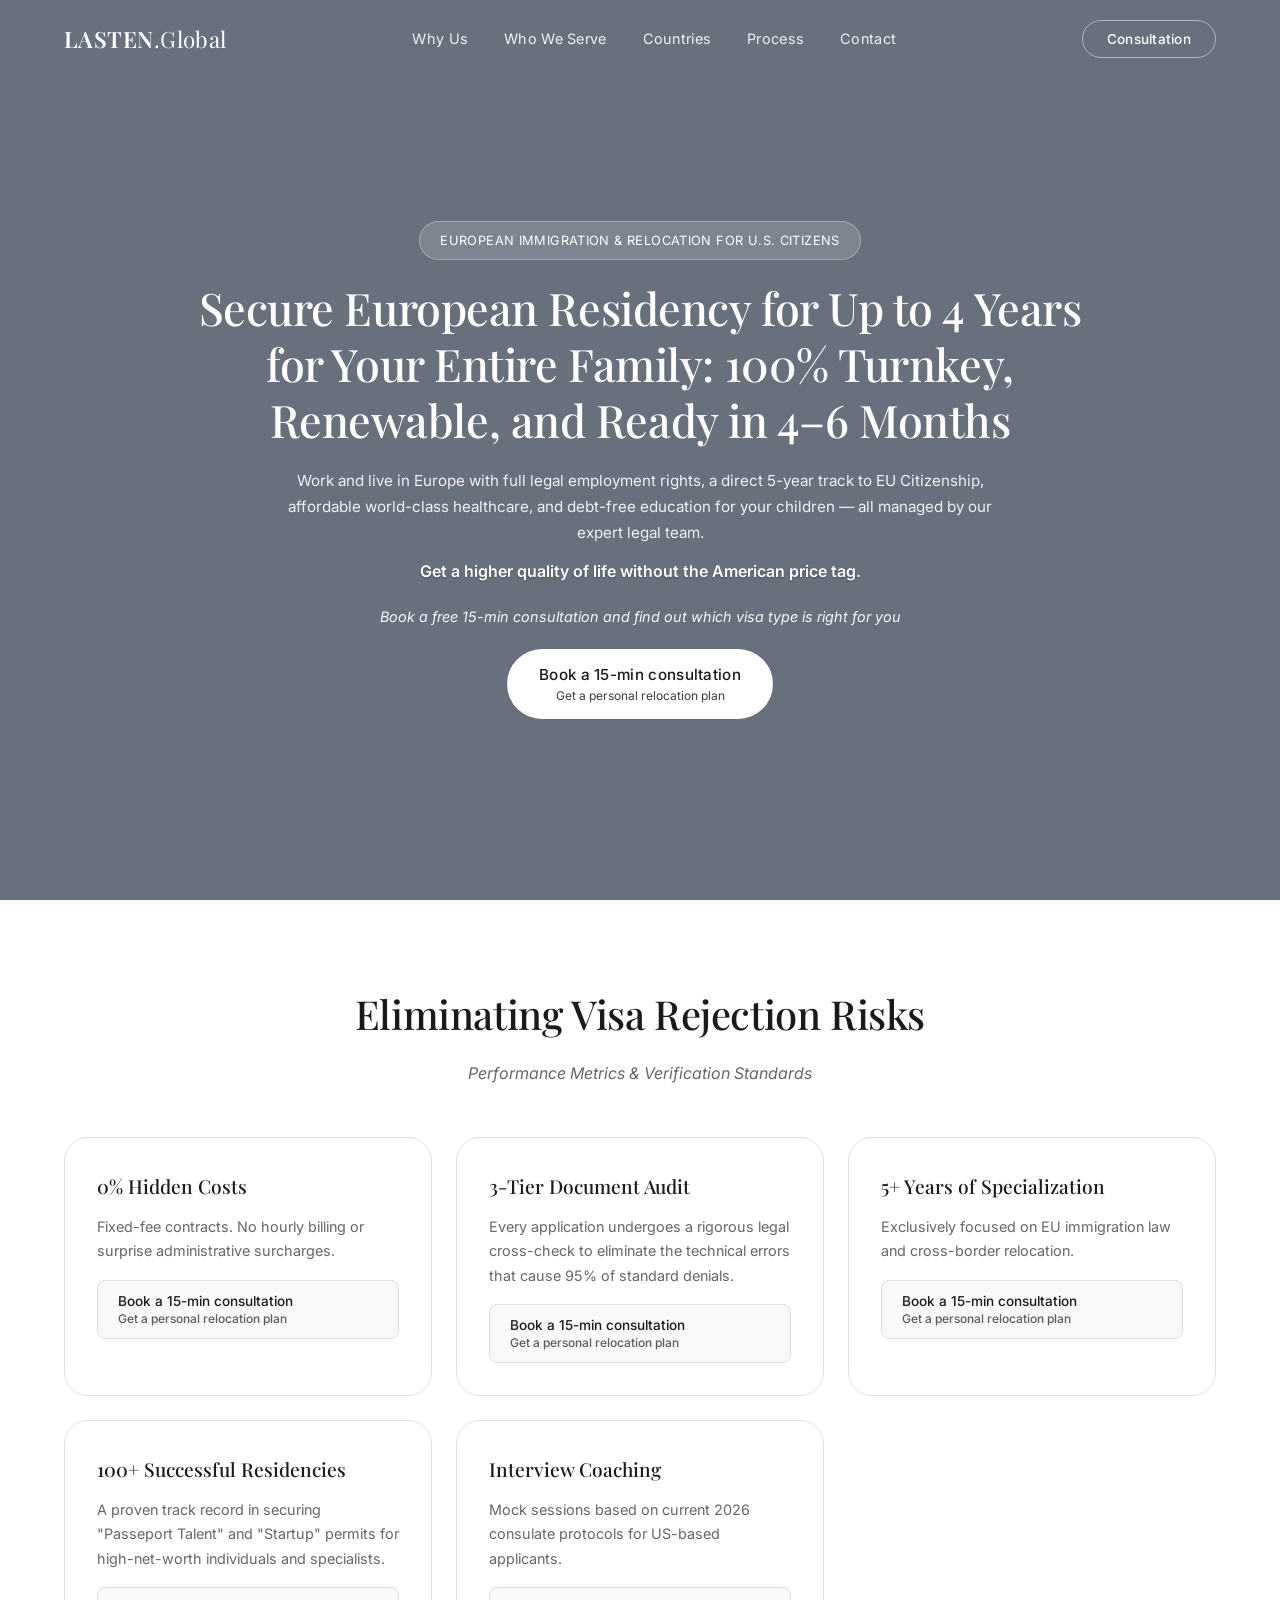
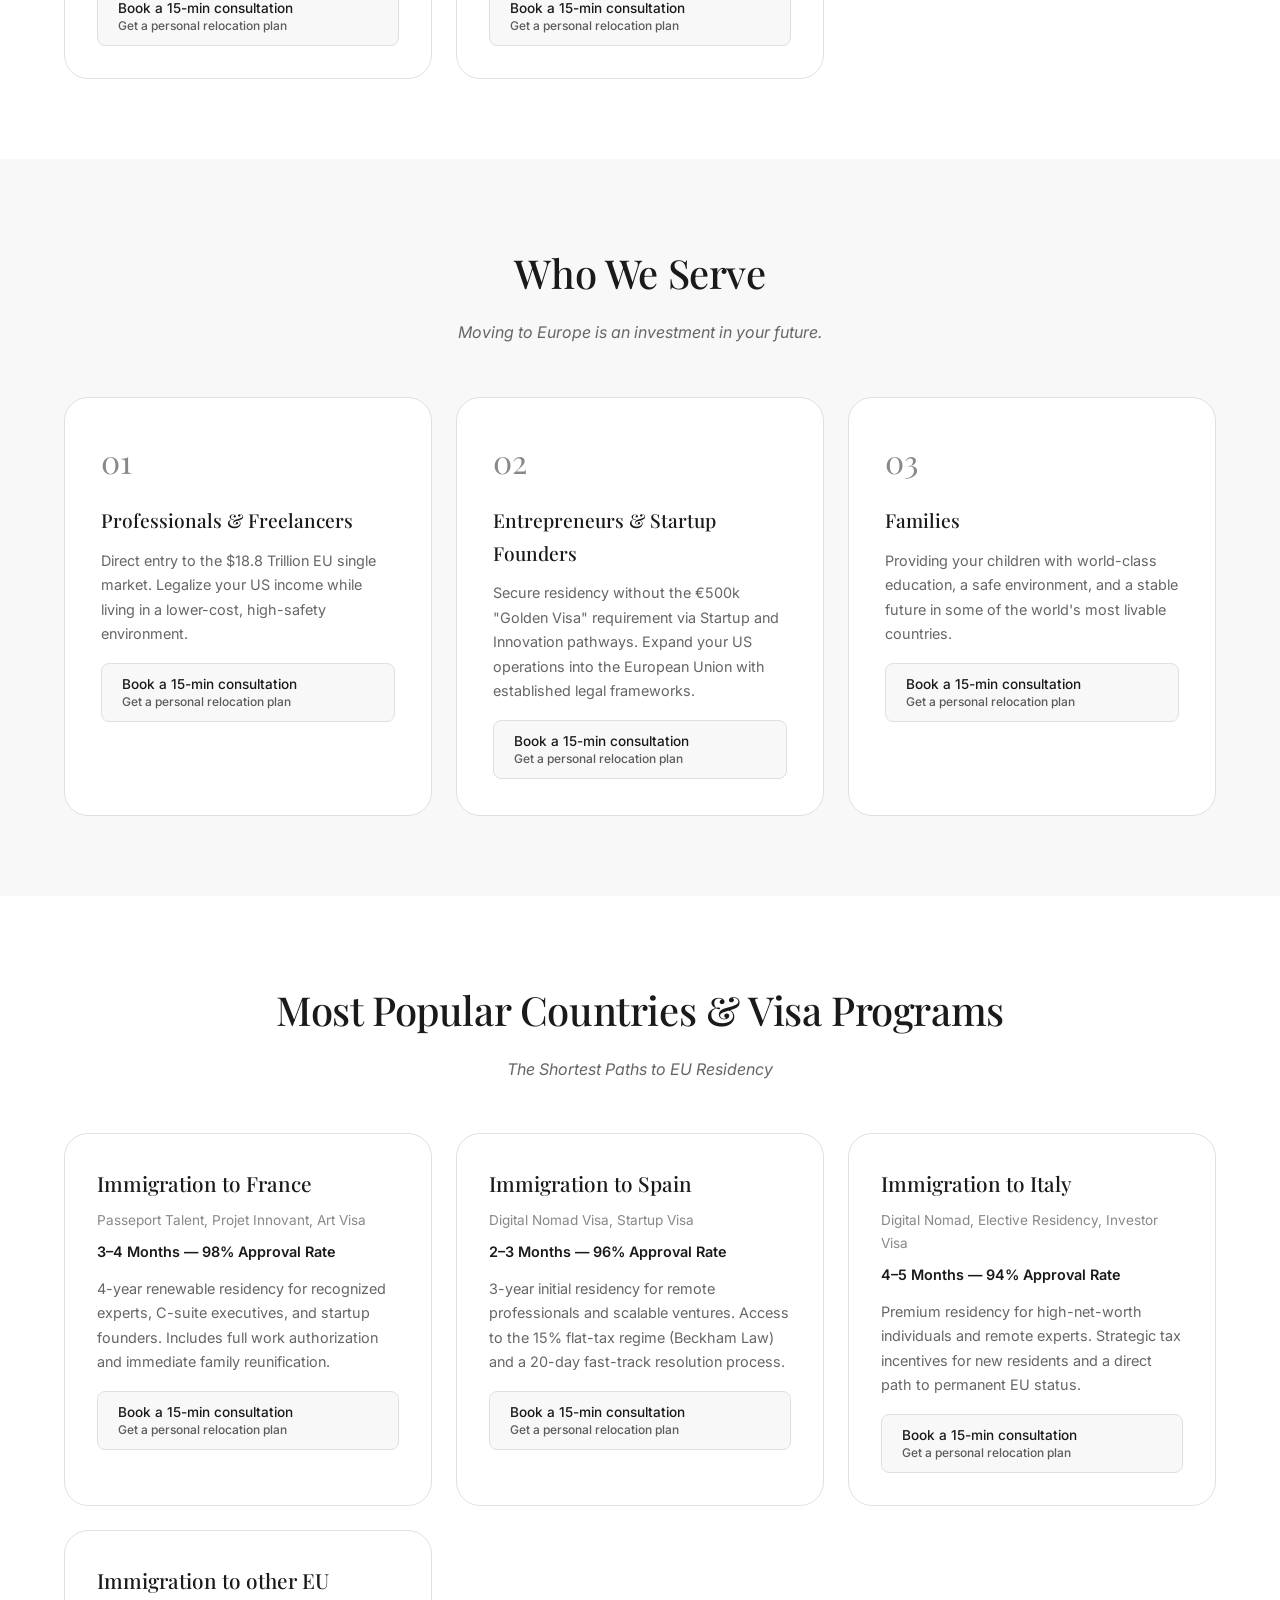
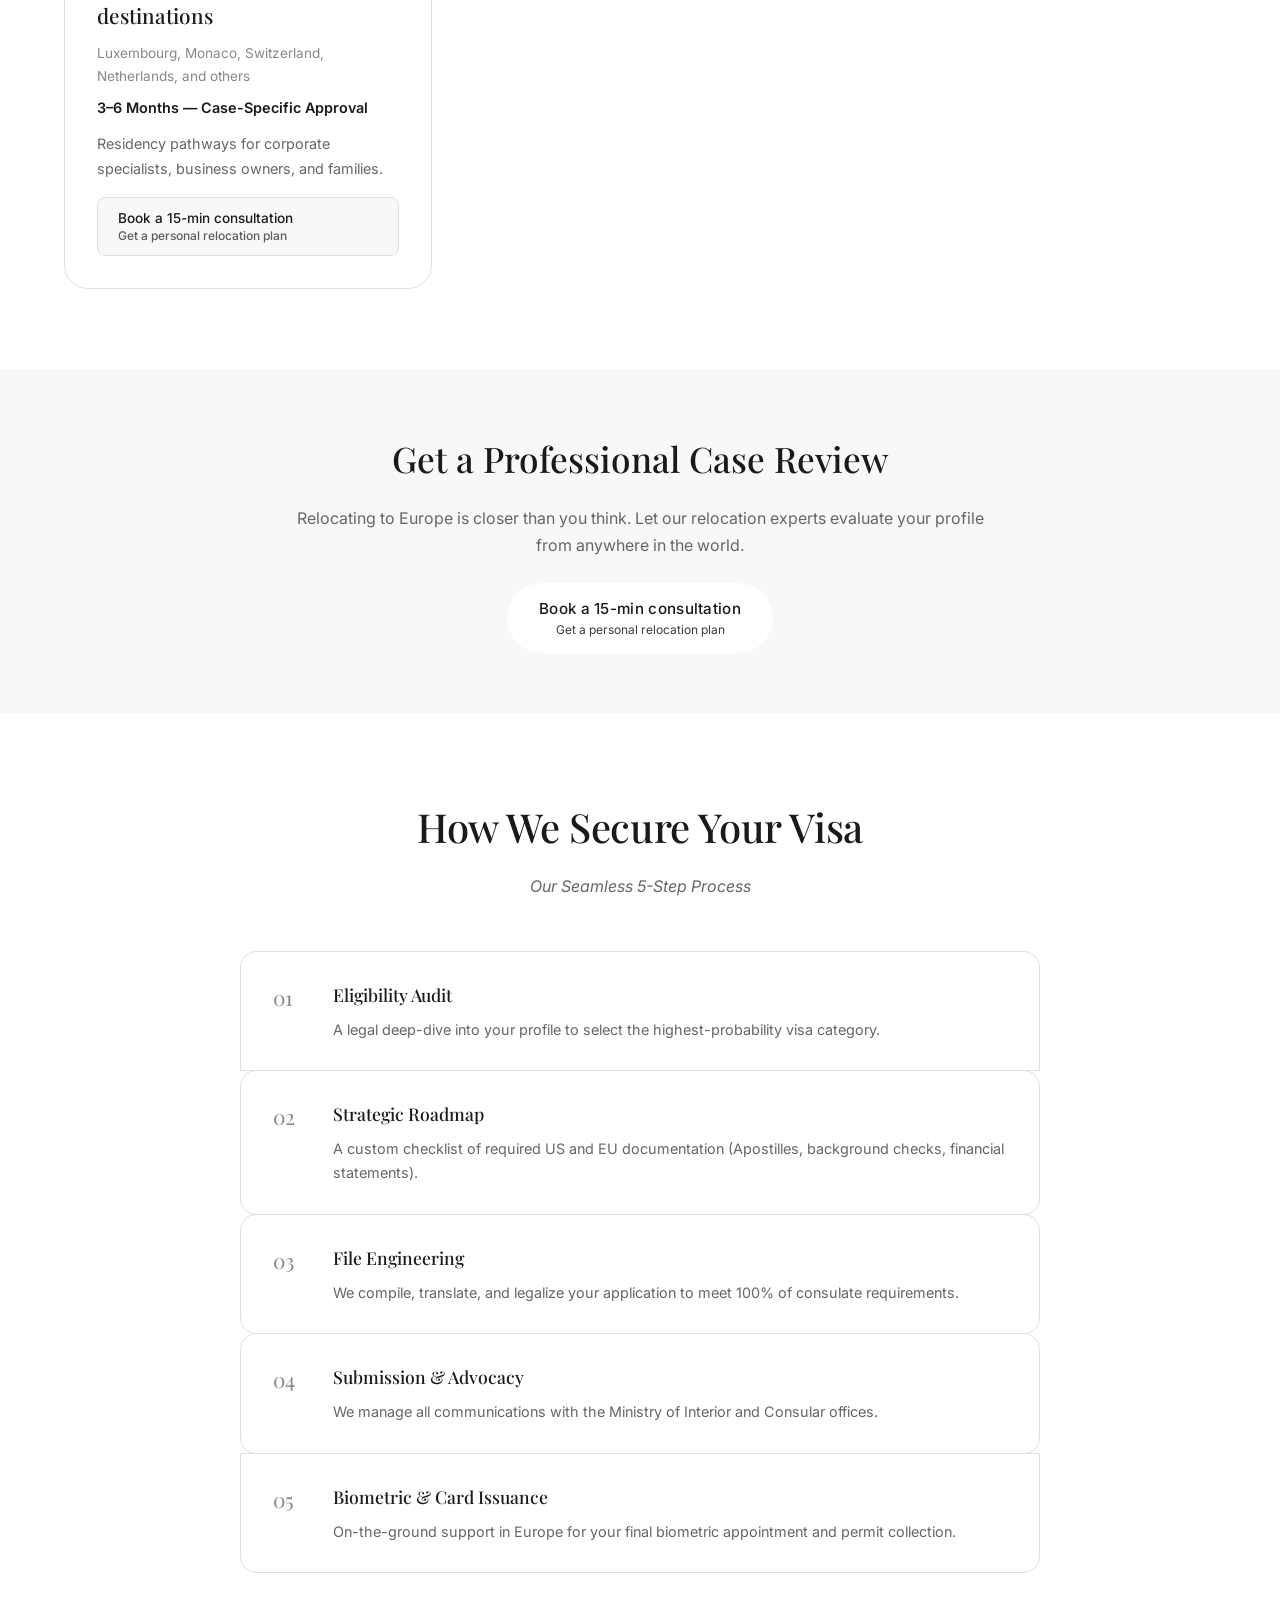
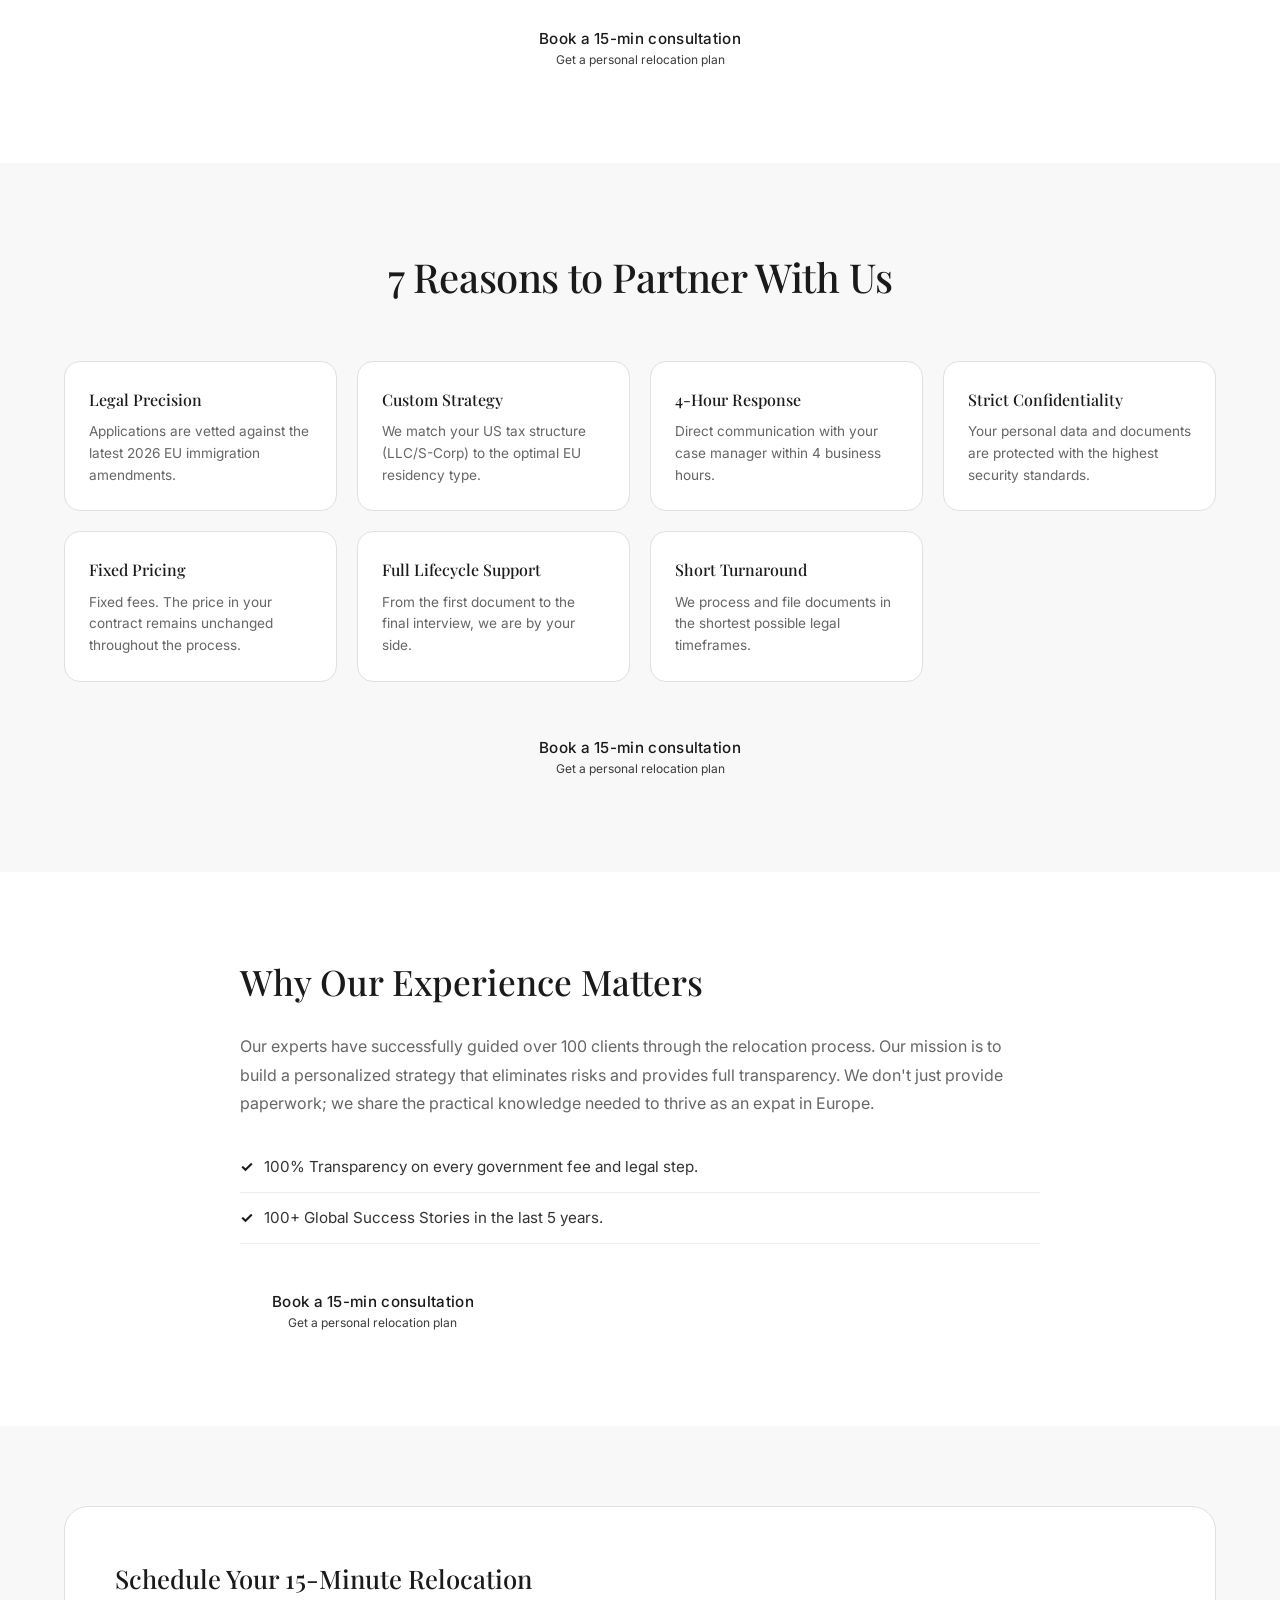
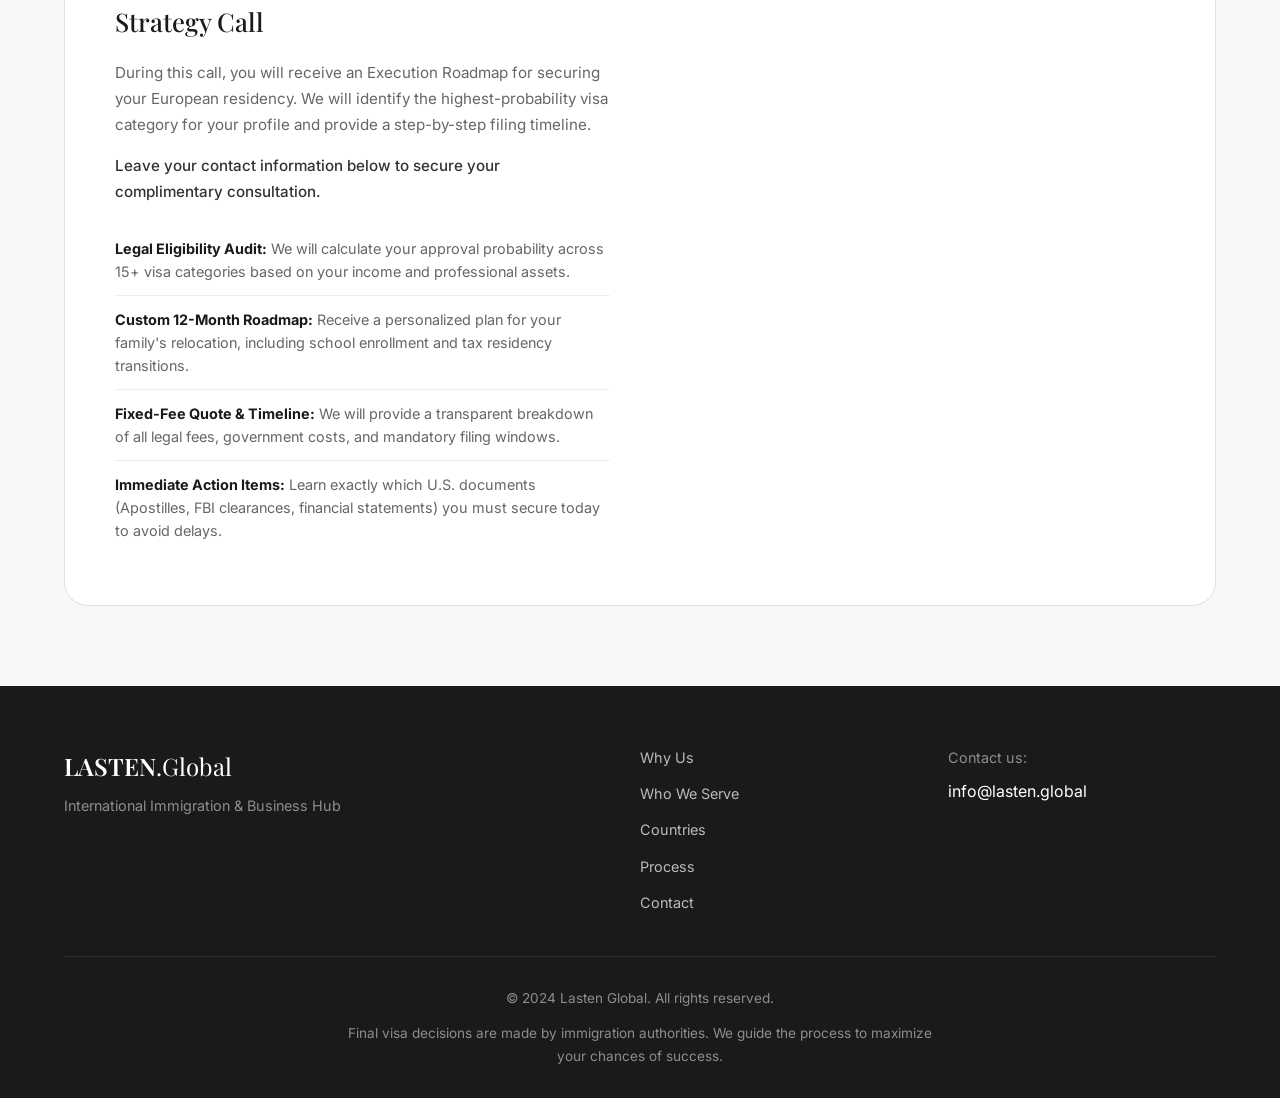
==== commit 36da3b58: "Remove 'unrestricted Schengen mobility' from hero text Per user request, removed the phrase about un" ====
--- a/index.html
+++ b/index.html
@@ -40,7 +40,7 @@
             <div class="hero-content">
                 <span class="hero-badge">European Immigration & Relocation for U.S. Citizens</span>
                 <h1>Secure European Residency for Up to 4 Years for Your Entire Family: 100% Turnkey, Renewable, and Ready in 4–6 Months</h1>
-                <p class="hero-text">Work and live in Europe with full legal employment rights, a direct 5-year track to EU Citizenship, affordable world-class healthcare, debt-free education for your children, and unrestricted Schengen mobility across 27 countries — all managed by our expert legal team.</p>
+                <p class="hero-text">Work and live in Europe with full legal employment rights, a direct 5-year track to EU Citizenship, affordable world-class healthcare, and debt-free education for your children — all managed by our expert legal team.</p>
                 <p class="hero-subtext">Get a higher quality of life without the American price tag.</p>
                 <p class="hero-cta-text">Book a free 15-min consultation and find out which visa type is right for you</p>
                 <button class="cta-button cta-primary" data-modal="consultation">
--- a/styles.css
+++ b/styles.css
@@ -255,16 +255,18 @@
 
 .hero-subtext {
     font-size: 1rem;
-    font-weight: 500;
-    color: #fff;
+    font-weight: 600;
+    color: #ffffff;
     margin-bottom: 20px;
+    text-shadow: 0 1px 2px rgba(0,0,0,0.3);
 }
 
 .hero-cta-text {
     font-size: 0.9rem;
-    color: rgba(255, 255, 255, 0.8);
+    color: #ffffff;
     margin-bottom: 20px;
     font-style: italic;
+    opacity: 0.95;
 }
 
 /* CTA Buttons */
@@ -277,23 +279,24 @@
     font-weight: 500;
     cursor: pointer;
     transition: all var(--transition-normal);
-    border: 1.5px solid rgba(255, 255, 255, 0.6);
-    background: rgba(255, 255, 255, 0.1);
-    backdrop-filter: blur(10px);
-    color: #fff;
+    border: none;
+    background: #ffffff;
+    color: var(--color-text-dark);
     text-align: center;
     gap: 4px;
     font-family: inherit;
 }
 
 .cta-button:hover {
-    background: #fff;
-    color: var(--color-text-dark);
-    border-color: #fff;
+    background: var(--color-text-dark);
+    color: #fff;
+    transform: translateY(-2px);
+    box-shadow: 0 10px 30px rgba(0,0,0,0.3);
 }
 
 .cta-primary {
-    background: rgba(255, 255, 255, 0.15);
+    background: #ffffff;
+    color: var(--color-text-dark);
 }
 
 .cta-secondary {
@@ -1008,50 +1011,82 @@
         display: flex;
     }
 
-    /* Hero mobile optimization - fit on screen without scroll */
+    /* Hero mobile - fill screen completely, no empty space */
     .hero {
         min-height: 100svh;
-        padding: 80px 16px 40px;
+        min-height: 100dvh;
+        height: 100svh;
+        height: 100dvh;
+        padding: 0 20px;
+        padding-top: 70px;
+        padding-bottom: 30px;
+        display: flex;
+        align-items: stretch;
+        text-align: center;
+        box-sizing: border-box;
+    }
+
+    .hero .container {
+        width: 100%;
+        display: flex;
+        align-items: stretch;
+    }
+
+    .hero-content {
+        display: flex;
+        flex-direction: column;
+        align-items: center;
+        justify-content: space-evenly;
+        text-align: center;
+        width: 100%;
+        flex: 1;
     }
 
     .hero-badge {
-        font-size: 0.65rem;
+        font-size: 0.6rem;
         padding: 6px 14px;
-        margin-bottom: 12px;
+        margin-bottom: 16px;
+        letter-spacing: 0.03em;
     }
 
     .hero h1 {
-        font-size: 1.3rem;
-        margin-bottom: 12px;
+        font-size: 1.5rem;
+        margin-bottom: 20px;
         line-height: 1.3;
+        text-align: center;
     }
 
     .hero-text {
+        font-size: 0.88rem;
+        margin-bottom: 18px;
+        line-height: 1.55;
+        text-align: center;
+    }
+
+    .hero-subtext {
+        font-size: 1rem;
+        margin-bottom: 16px;
+        font-weight: 600;
+        text-align: center;
+    }
+
+    .hero-cta-text {
+        font-size: 0.85rem;
+        margin-bottom: 22px;
+        text-align: center;
+    }
+
+    .cta-button {
+        padding: 16px 32px;
+        align-self: center;
+    }
+
+    .cta-main {
+        font-size: 1rem;
+    }
+
+    .cta-sub {
         font-size: 0.8rem;
-        margin-bottom: 8px;
-        line-height: 1.5;
-    }
-
-    .hero-subtext {
-        font-size: 0.85rem;
-        margin-bottom: 12px;
-    }
-
-    .hero-cta-text {
-        font-size: 0.75rem;
-        margin-bottom: 16px;
-    }
-
-    .cta-button {
-        padding: 14px 24px;
-    }
-
-    .cta-main {
-        font-size: 0.85rem;
-    }
-
-    .cta-sub {
-        font-size: 0.7rem;
     }
 
     section {
@@ -1090,40 +1125,49 @@
         padding: 0 16px;
     }
 
-    /* Even more compact hero for small screens */
     .hero {
-        padding: 70px 12px 30px;
+        padding: 0 16px;
+        padding-top: 65px;
+        padding-bottom: 25px;
     }
 
     .hero-badge {
-        font-size: 0.6rem;
-        padding: 5px 12px;
-        margin-bottom: 10px;
+        font-size: 0.55rem;
+        margin-bottom: 14px;
     }
 
     .hero h1 {
-        font-size: 1.15rem;
-        margin-bottom: 10px;
+        font-size: 1.35rem;
+        margin-bottom: 16px;
+        line-height: 1.28;
     }
 
     .hero-text {
+        font-size: 0.82rem;
+        margin-bottom: 14px;
+        line-height: 1.5;
+    }
+
+    .hero-subtext {
+        font-size: 0.92rem;
+        margin-bottom: 12px;
+    }
+
+    .hero-cta-text {
+        font-size: 0.78rem;
+        margin-bottom: 18px;
+    }
+
+    .cta-button {
+        padding: 14px 28px;
+    }
+
+    .cta-main {
+        font-size: 0.95rem;
+    }
+
+    .cta-sub {
         font-size: 0.75rem;
-        margin-bottom: 6px;
-    }
-
-    .hero-subtext {
-        font-size: 0.8rem;
-        margin-bottom: 10px;
-    }
-
-    .hero-cta-text {
-        font-size: 0.7rem;
-        margin-bottom: 12px;
-    }
-
-    .cta-button {
-        padding: 12px 20px;
-        width: 100%;
     }
 
     .risk-card,
@@ -1146,17 +1190,100 @@
     }
 }
 
-/* Extra small screens */
-@media (max-width: 360px) {
+/* Extra small screens (iPhone SE, small Android) */
+@media (max-width: 380px) {
+    .hero {
+        padding: 0 14px;
+        padding-top: 60px;
+        padding-bottom: 20px;
+    }
+
+    .hero-badge {
+        font-size: 0.5rem;
+        padding: 5px 10px;
+        margin-bottom: 12px;
+    }
+
     .hero h1 {
-        font-size: 1rem;
+        font-size: 1.2rem;
+        margin-bottom: 14px;
+        line-height: 1.26;
     }
 
     .hero-text {
+        font-size: 0.75rem;
+        margin-bottom: 12px;
+        line-height: 1.48;
+    }
+
+    .hero-subtext {
+        font-size: 0.85rem;
+        margin-bottom: 10px;
+    }
+
+    .hero-cta-text {
         font-size: 0.7rem;
+        margin-bottom: 16px;
+    }
+
+    .cta-button {
+        padding: 12px 24px;
     }
 
     .cta-main {
-        font-size: 0.8rem;
-    }
-}
+        font-size: 0.88rem;
+    }
+
+    .cta-sub {
+        font-size: 0.7rem;
+    }
+}
+
+/* Very small screens */
+@media (max-width: 340px) {
+    .hero {
+        padding: 0 12px;
+        padding-top: 55px;
+        padding-bottom: 18px;
+    }
+
+    .hero-badge {
+        font-size: 0.46rem;
+        padding: 4px 8px;
+        margin-bottom: 10px;
+    }
+
+    .hero h1 {
+        font-size: 1.08rem;
+        margin-bottom: 12px;
+        line-height: 1.24;
+    }
+
+    .hero-text {
+        font-size: 0.68rem;
+        margin-bottom: 10px;
+        line-height: 1.45;
+    }
+
+    .hero-subtext {
+        font-size: 0.78rem;
+        margin-bottom: 8px;
+    }
+
+    .hero-cta-text {
+        font-size: 0.62rem;
+        margin-bottom: 14px;
+    }
+
+    .cta-button {
+        padding: 11px 22px;
+    }
+
+    .cta-main {
+        font-size: 0.82rem;
+    }
+
+    .cta-sub {
+        font-size: 0.65rem;
+    }
+}
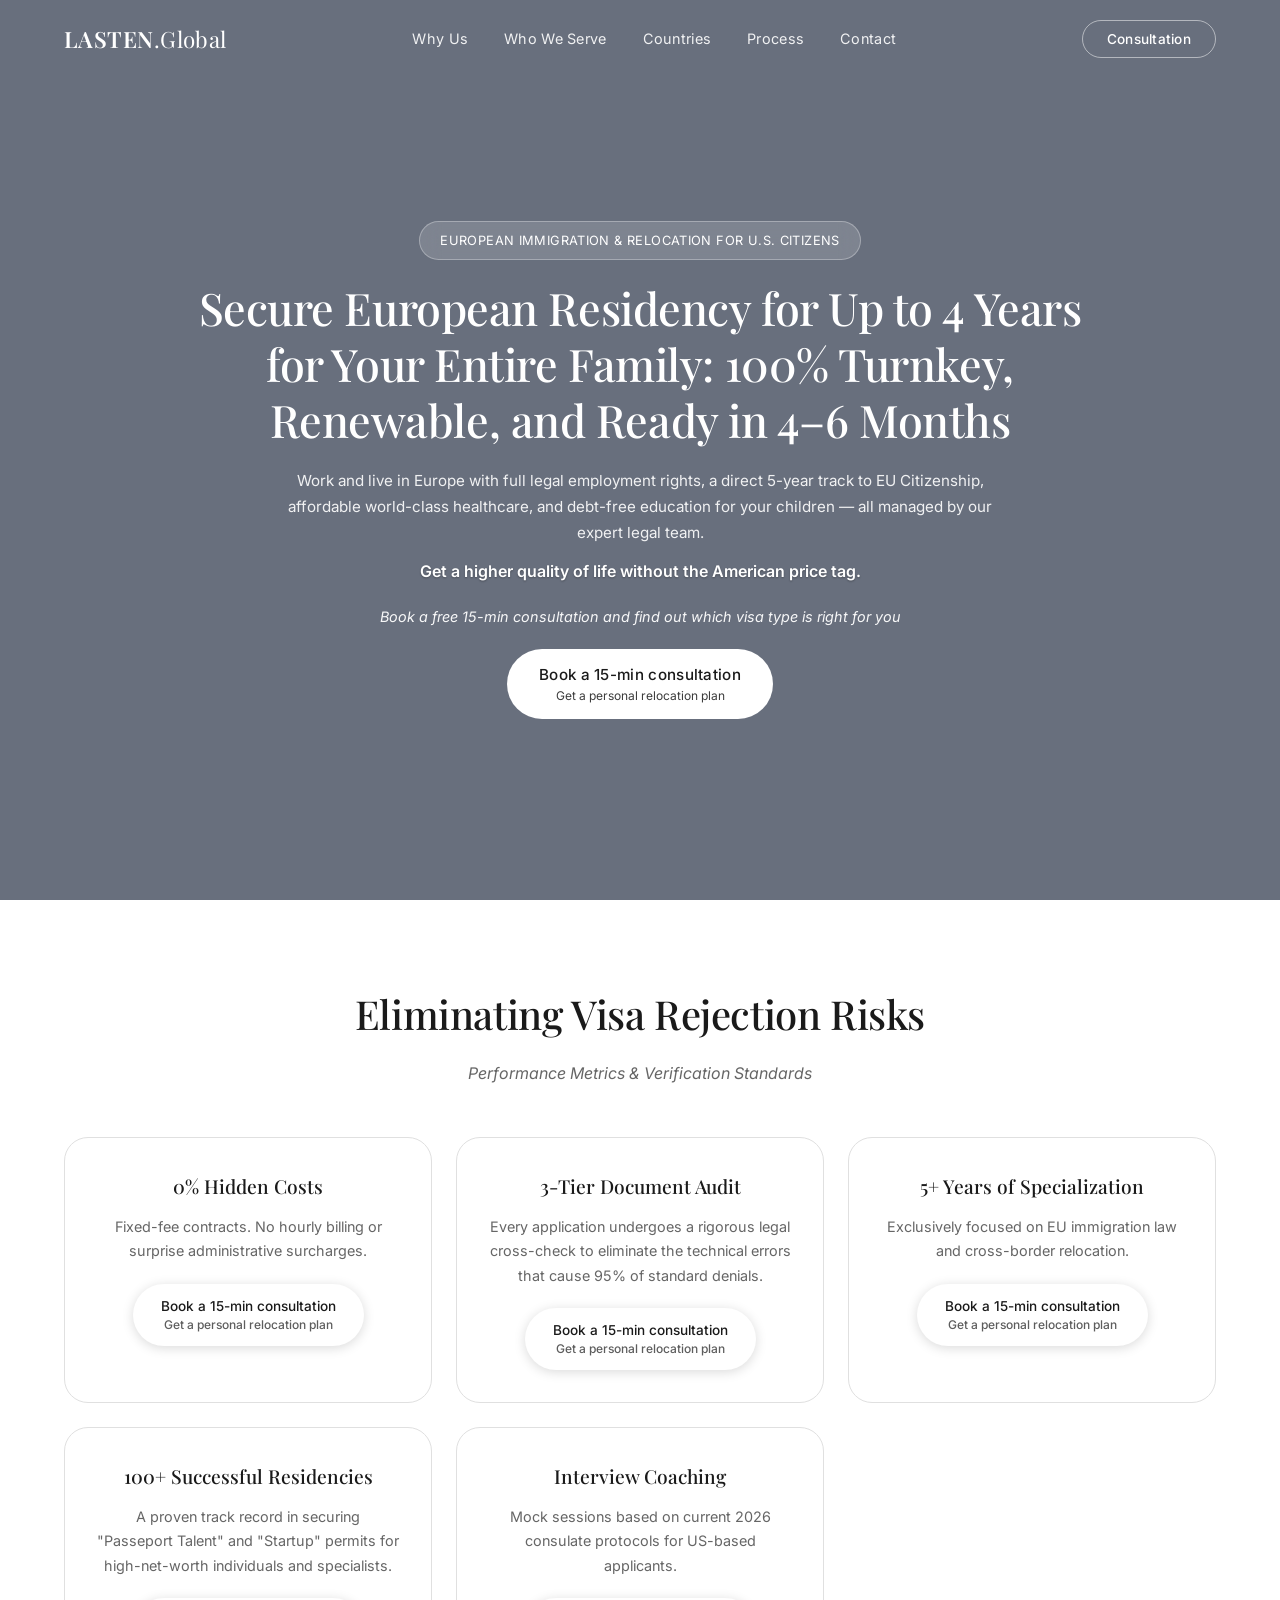
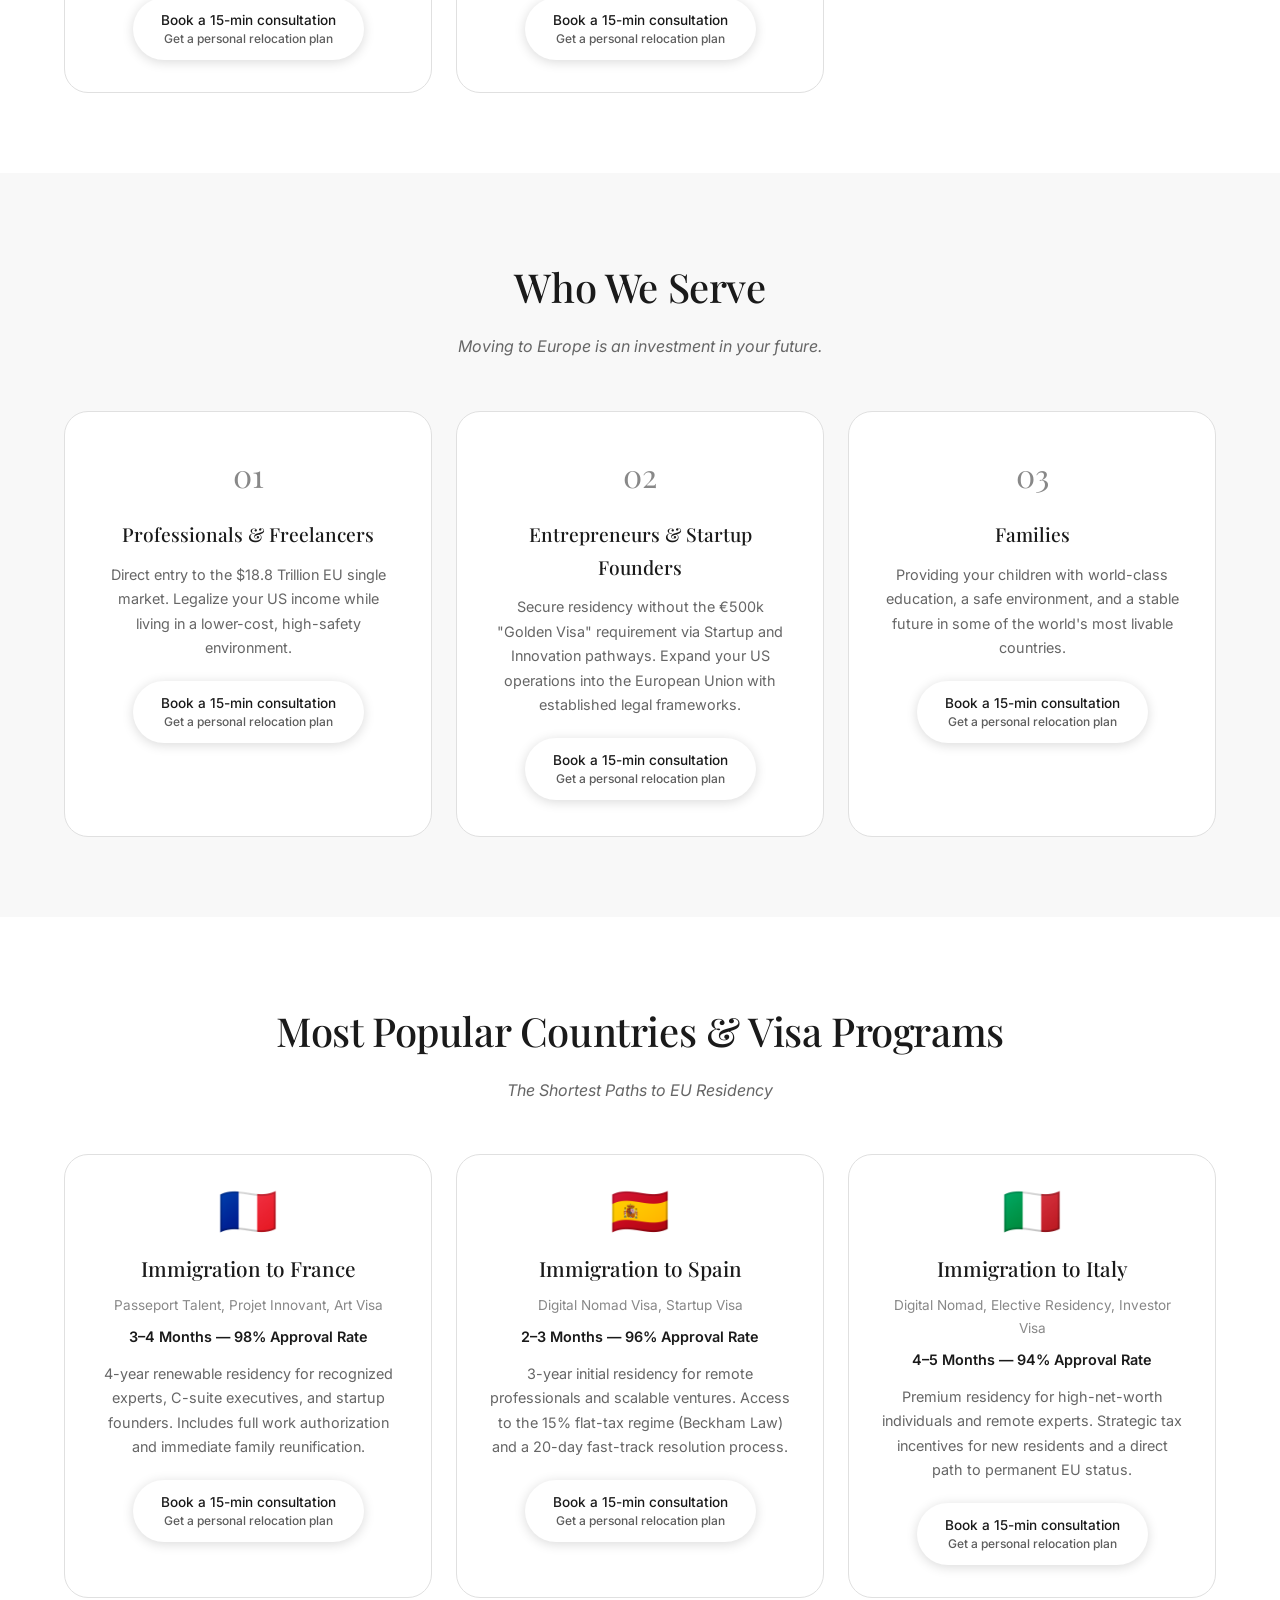
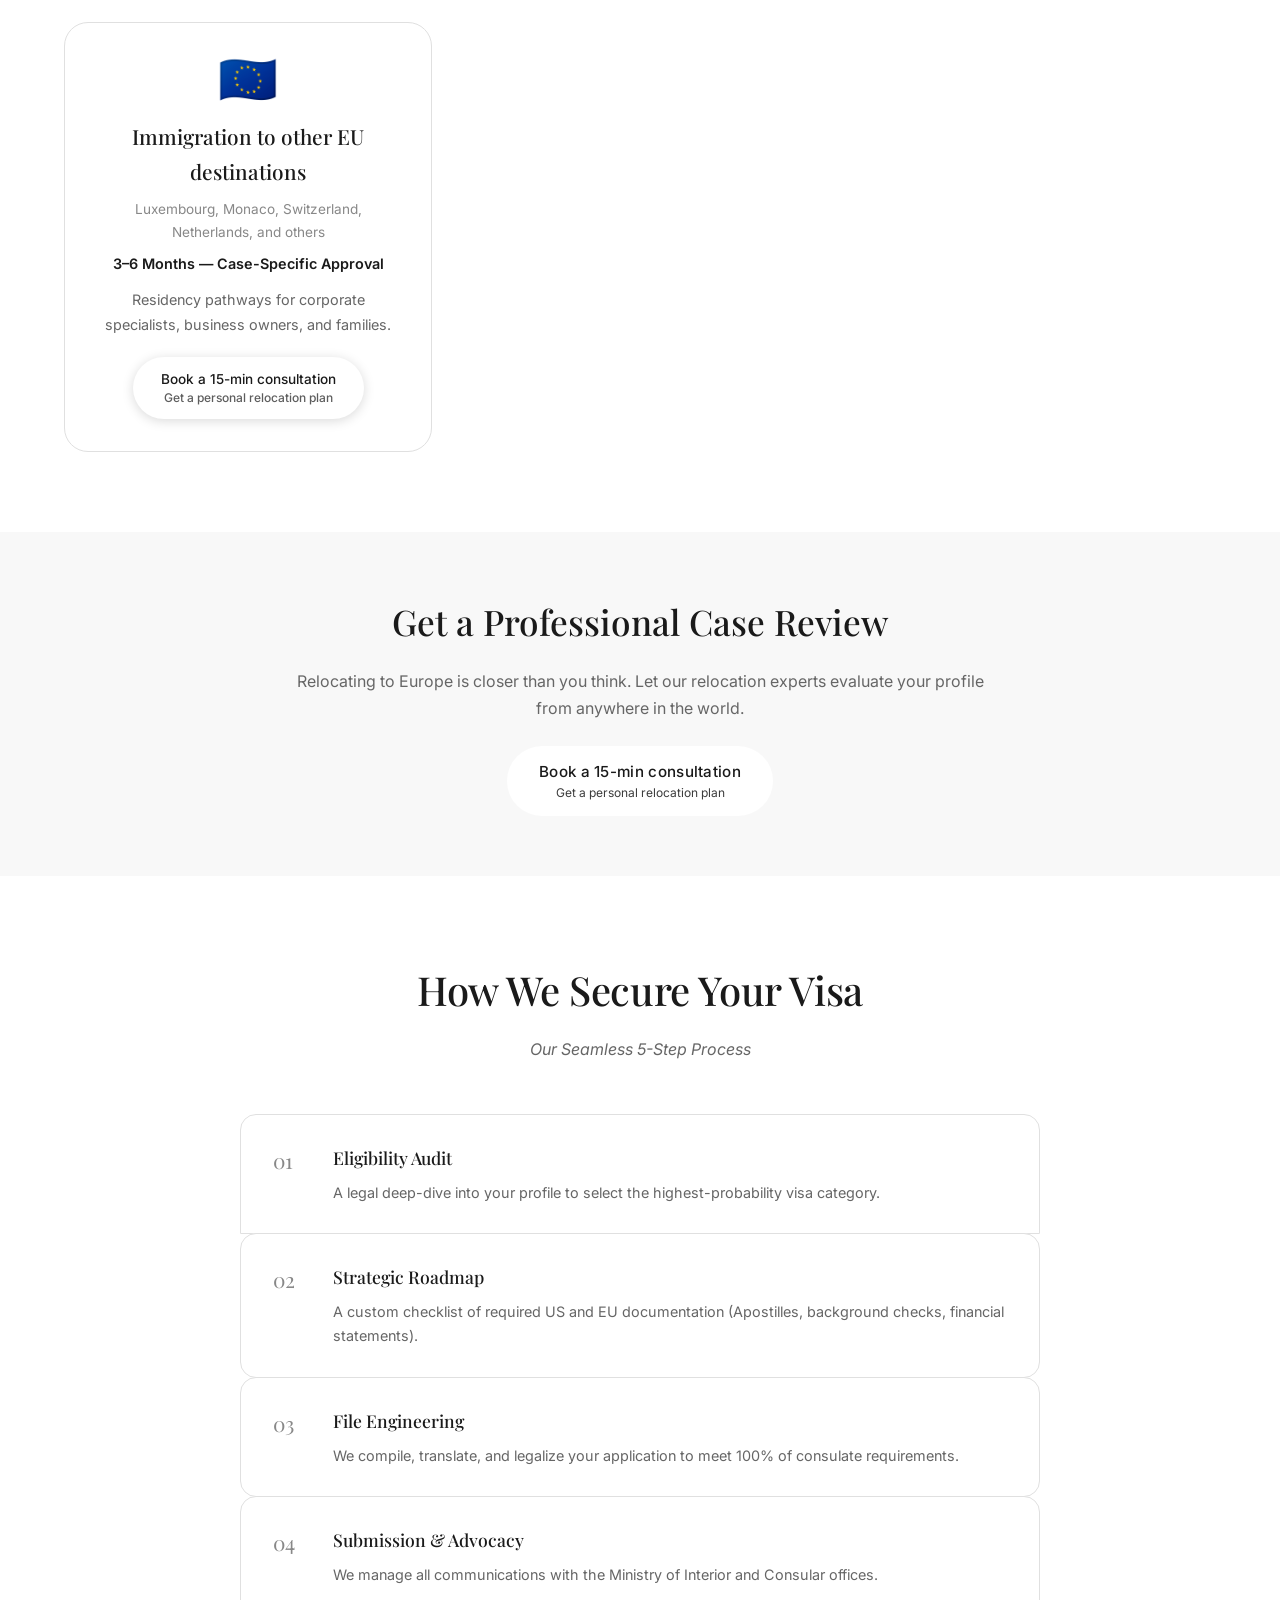
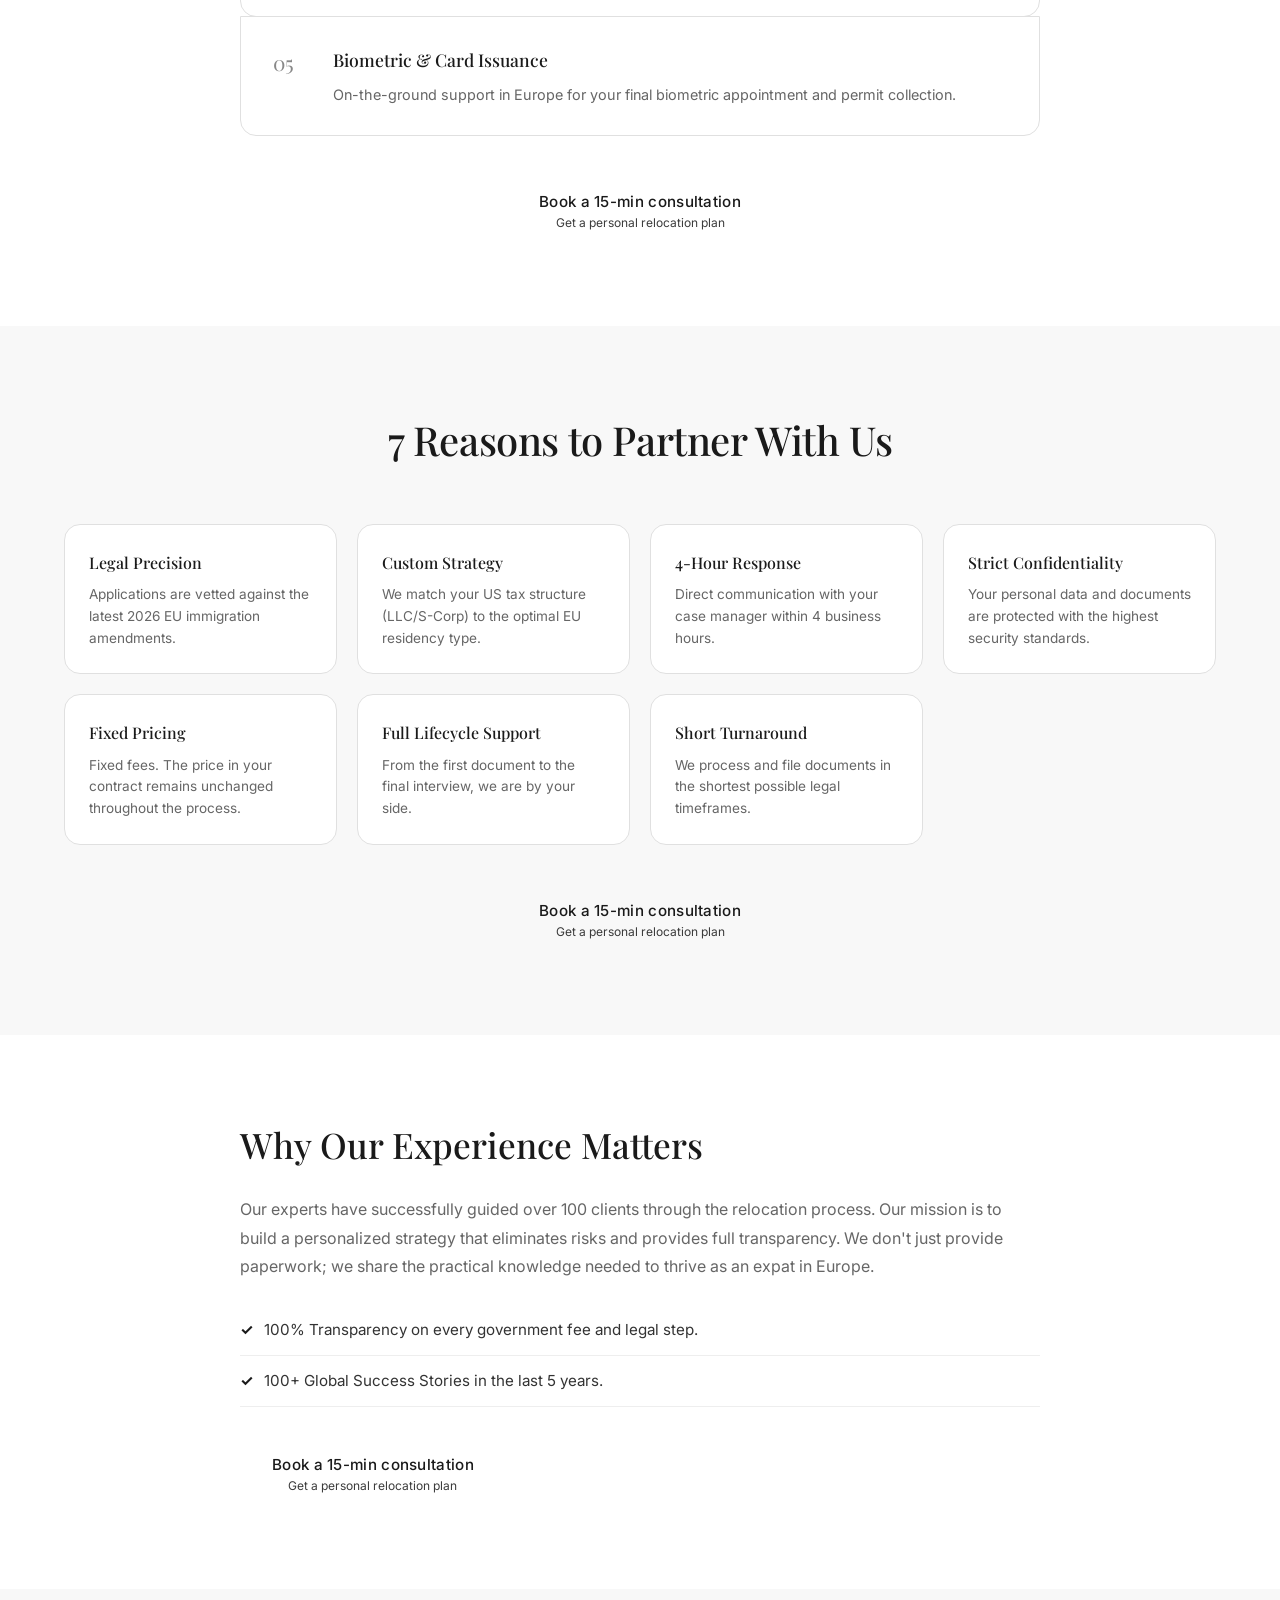
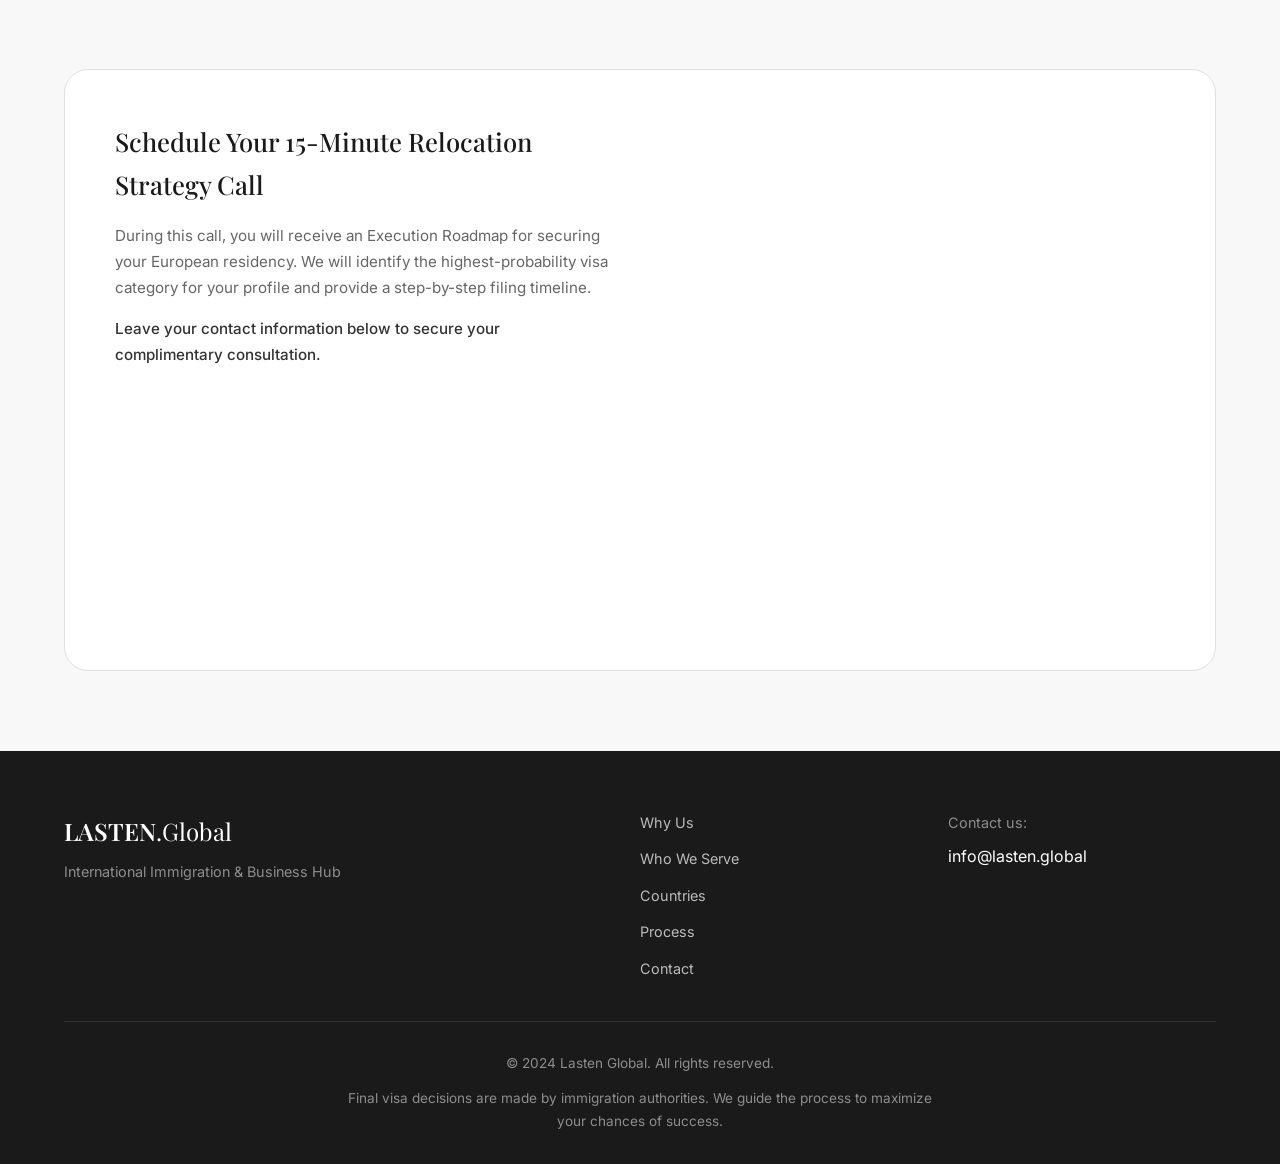
==== commit 44a8b78f: "Update per user screenshots: 1. Remove 4 bullet points from consultation section 2. Add country flag" ====
--- a/index.html
+++ b/index.html
@@ -151,6 +151,7 @@
             </div>
             <div class="countries-grid">
                 <div class="country-card">
+                    <span class="country-flag">🇫🇷</span>
                     <h3>Immigration to France</h3>
                     <p class="country-visas">Passeport Talent, Projet Innovant, Art Visa</p>
                     <p class="country-stats">3–4 Months — 98% Approval Rate</p>
@@ -161,6 +162,7 @@
                     </button>
                 </div>
                 <div class="country-card">
+                    <span class="country-flag">🇪🇸</span>
                     <h3>Immigration to Spain</h3>
                     <p class="country-visas">Digital Nomad Visa, Startup Visa</p>
                     <p class="country-stats">2–3 Months — 96% Approval Rate</p>
@@ -171,6 +173,7 @@
                     </button>
                 </div>
                 <div class="country-card">
+                    <span class="country-flag">🇮🇹</span>
                     <h3>Immigration to Italy</h3>
                     <p class="country-visas">Digital Nomad, Elective Residency, Investor Visa</p>
                     <p class="country-stats">4–5 Months — 94% Approval Rate</p>
@@ -181,6 +184,7 @@
                     </button>
                 </div>
                 <div class="country-card">
+                    <span class="country-flag">🇪🇺</span>
                     <h3>Immigration to other EU destinations</h3>
                     <p class="country-visas">Luxembourg, Monaco, Switzerland, Netherlands, and others</p>
                     <p class="country-stats">3–6 Months — Case-Specific Approval</p>
@@ -334,12 +338,6 @@
                     <h2>Schedule Your 15-Minute Relocation Strategy Call</h2>
                     <p class="consultation-intro">During this call, you will receive an Execution Roadmap for securing your European residency. We will identify the highest-probability visa category for your profile and provide a step-by-step filing timeline.</p>
                     <p class="consultation-subtitle">Leave your contact information below to secure your complimentary consultation.</p>
-                    <ul class="consultation-list">
-                        <li><strong>Legal Eligibility Audit:</strong> We will calculate your approval probability across 15+ visa categories based on your income and professional assets.</li>
-                        <li><strong>Custom 12-Month Roadmap:</strong> Receive a personalized plan for your family's relocation, including school enrollment and tax residency transitions.</li>
-                        <li><strong>Fixed-Fee Quote & Timeline:</strong> We will provide a transparent breakdown of all legal fees, government costs, and mandatory filing windows.</li>
-                        <li><strong>Immediate Action Items:</strong> Learn exactly which U.S. documents (Apostilles, FBI clearances, financial statements) you must secure today to avoid delays.</li>
-                    </ul>
                 </div>
                 <div class="consultation-form">
                     <iframe
--- a/styles.css
+++ b/styles.css
@@ -329,26 +329,28 @@
 .card-cta {
     display: flex;
     flex-direction: column;
-    align-items: flex-start;
-    padding: 12px 20px;
-    border-radius: 8px;
+    align-items: center;
+    padding: 14px 28px;
+    border-radius: 50px;
     font-weight: 500;
     cursor: pointer;
     transition: all var(--transition-normal);
-    border: 1px solid var(--color-border);
-    background: var(--color-bg-light);
-    color: var(--color-text-dark);
-    text-align: left;
-    gap: 2px;
+    border: none;
+    background: #ffffff;
+    color: var(--color-text-dark);
+    text-align: center;
+    gap: 3px;
     font-family: inherit;
-    margin-top: 16px;
-    width: 100%;
+    margin-top: 20px;
+    width: auto;
+    box-shadow: 0 2px 12px rgba(0, 0, 0, 0.15);
 }
 
 .card-cta:hover {
     background: var(--color-text-dark);
     color: #fff;
-    border-color: var(--color-text-dark);
+    transform: translateY(-2px);
+    box-shadow: 0 4px 16px rgba(0, 0, 0, 0.2);
 }
 
 .card-cta span:first-child {
@@ -408,6 +410,10 @@
     border-radius: var(--border-radius-lg);
     border: 1px solid var(--color-border);
     transition: transform var(--transition-normal), box-shadow var(--transition-normal);
+    display: flex;
+    flex-direction: column;
+    align-items: center;
+    text-align: center;
 }
 
 .risk-card:hover {
@@ -448,6 +454,10 @@
     border-radius: var(--border-radius-lg);
     border: 1px solid var(--color-border);
     transition: transform var(--transition-normal), box-shadow var(--transition-normal);
+    display: flex;
+    flex-direction: column;
+    align-items: center;
+    text-align: center;
 }
 
 .serve-card:hover {
@@ -497,6 +507,16 @@
     border-radius: var(--border-radius-lg);
     border: 1px solid var(--color-border);
     transition: transform var(--transition-normal), box-shadow var(--transition-normal);
+    display: flex;
+    flex-direction: column;
+    align-items: center;
+    text-align: center;
+}
+
+.country-flag {
+    font-size: 3rem;
+    margin-bottom: 16px;
+    line-height: 1;
 }
 
 .country-card:hover {
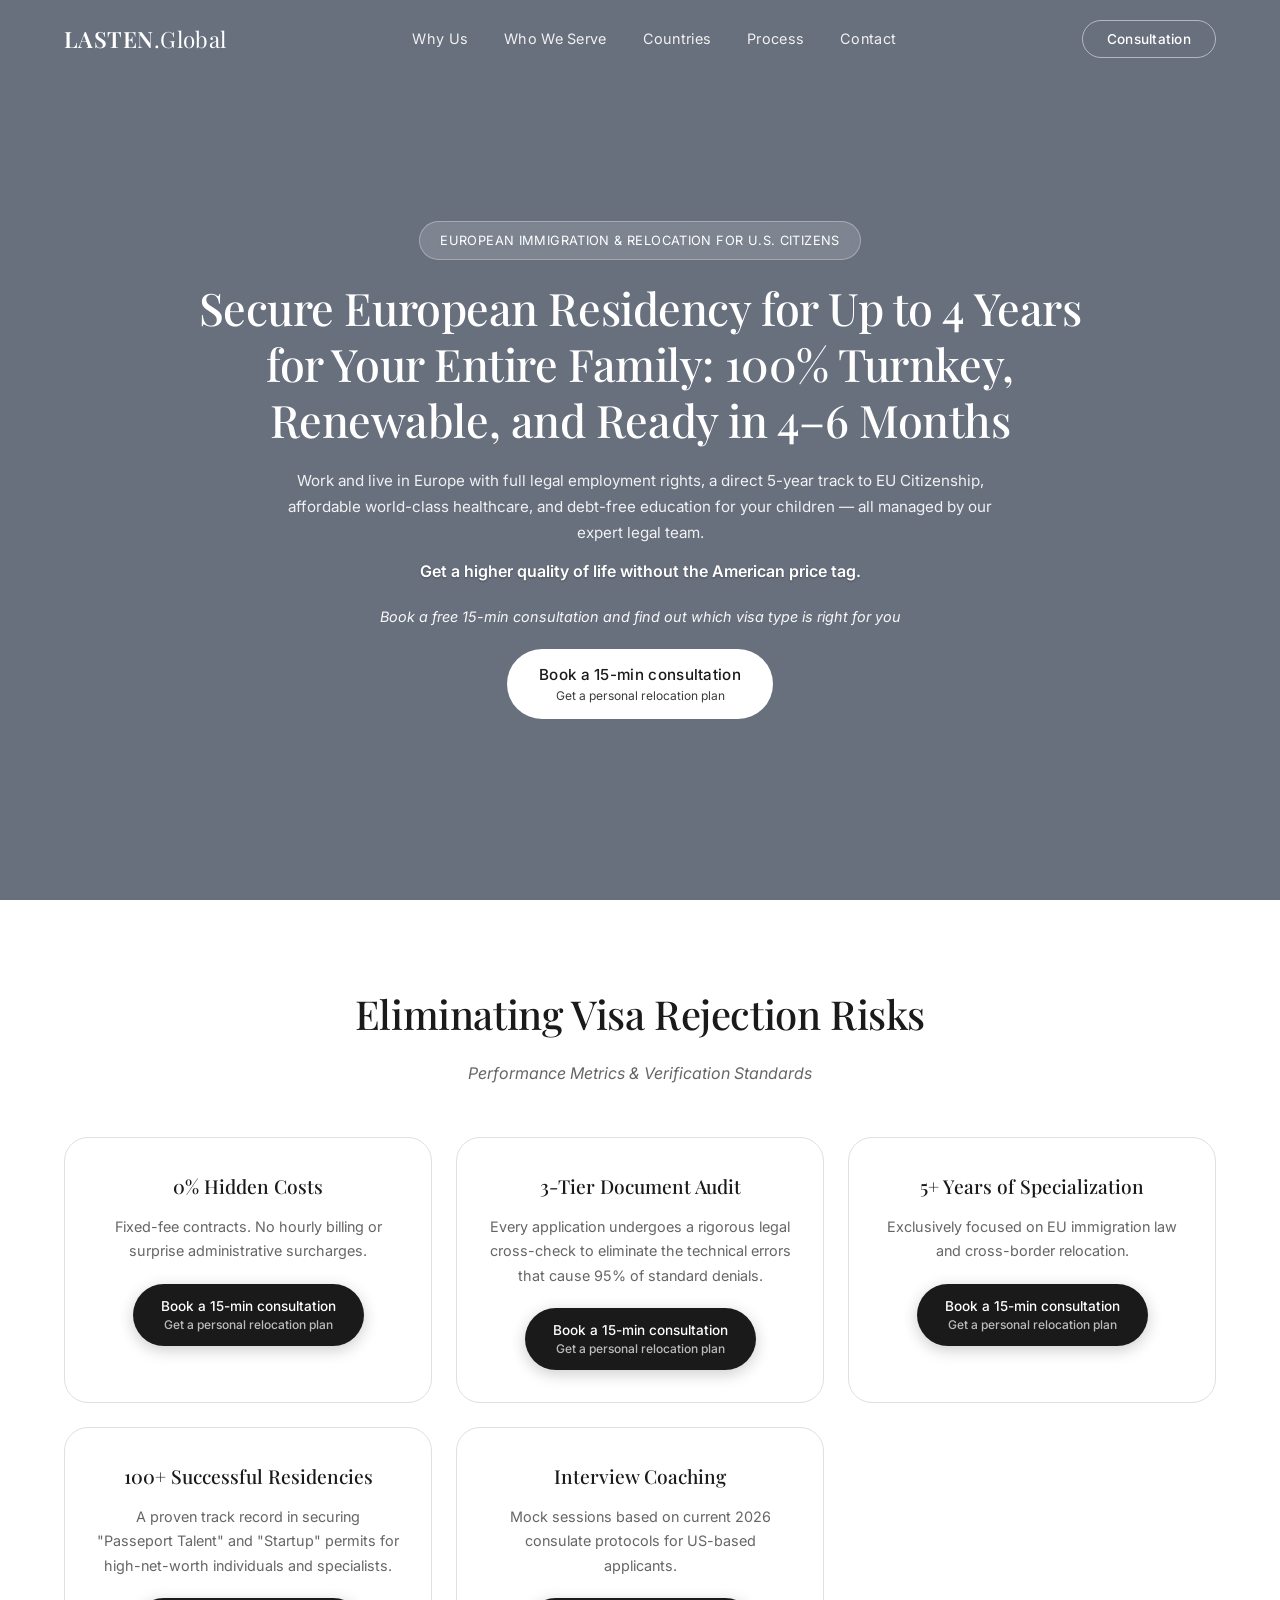
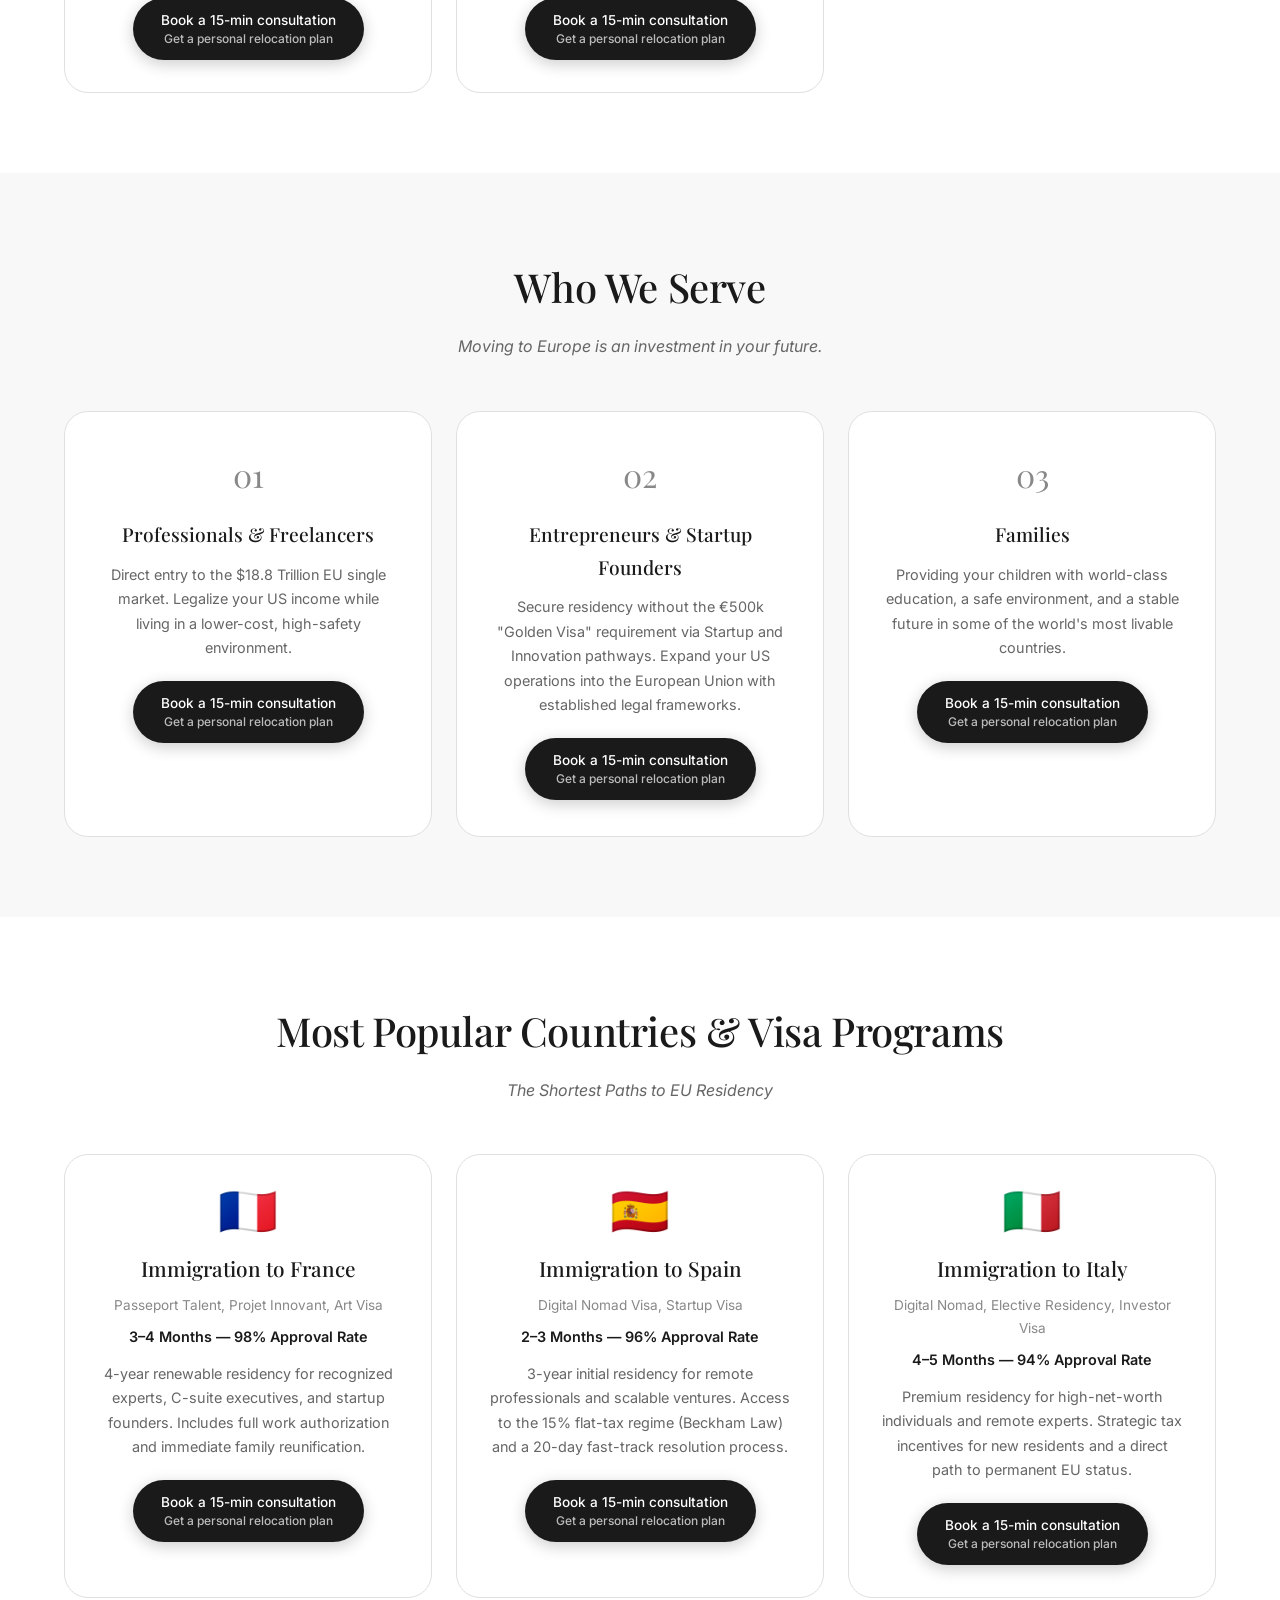
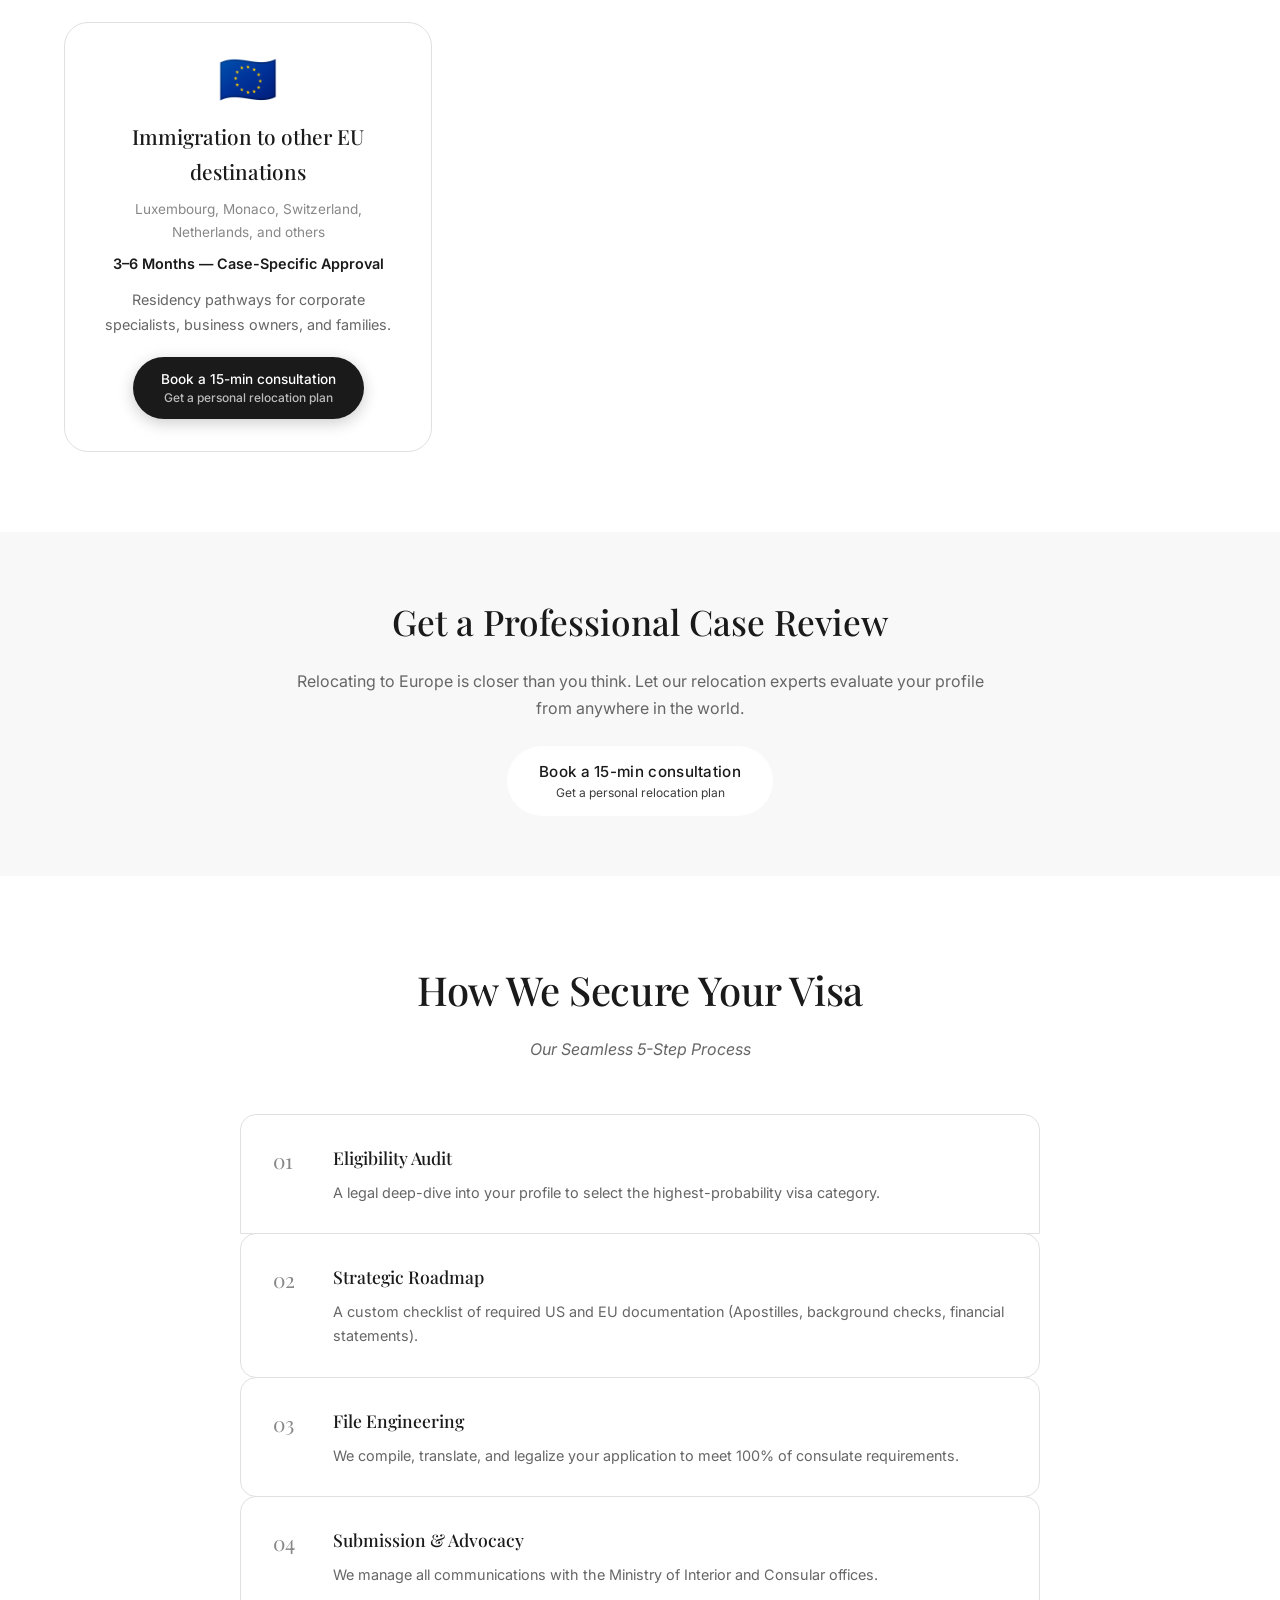
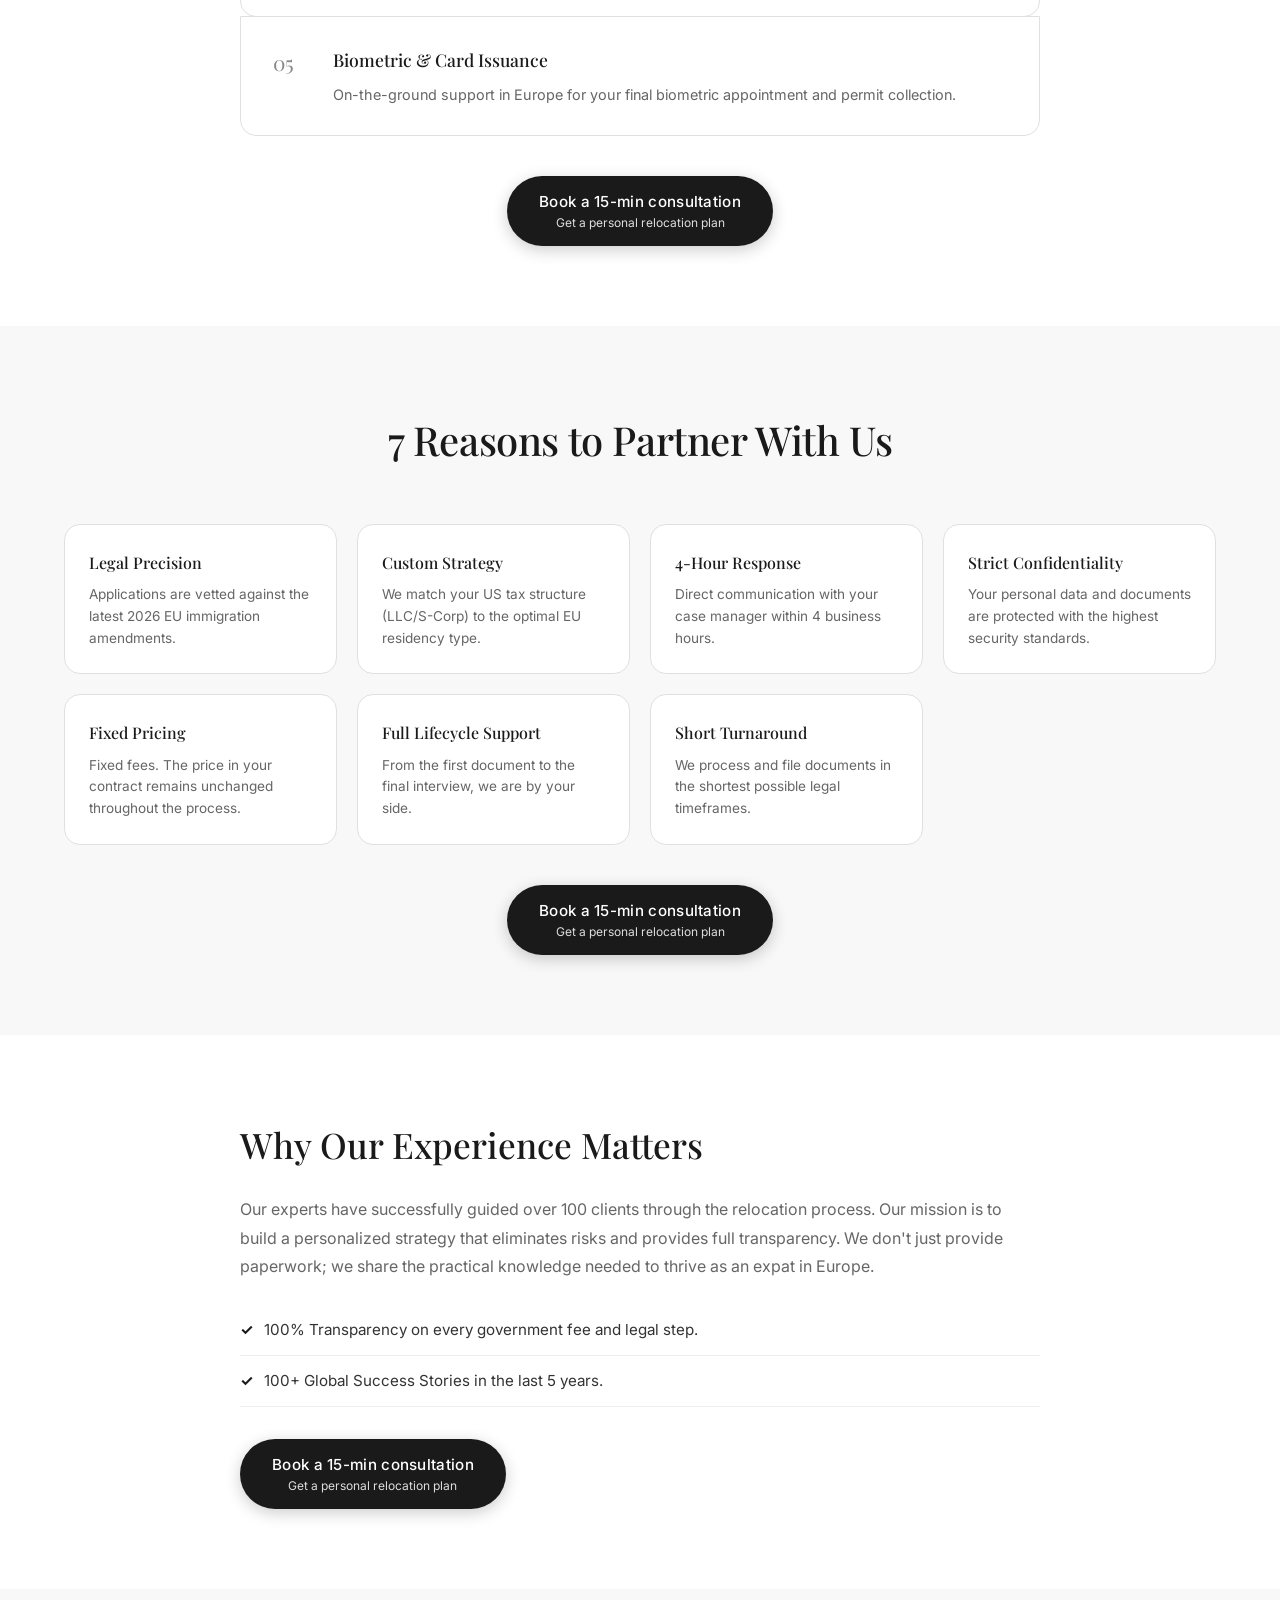
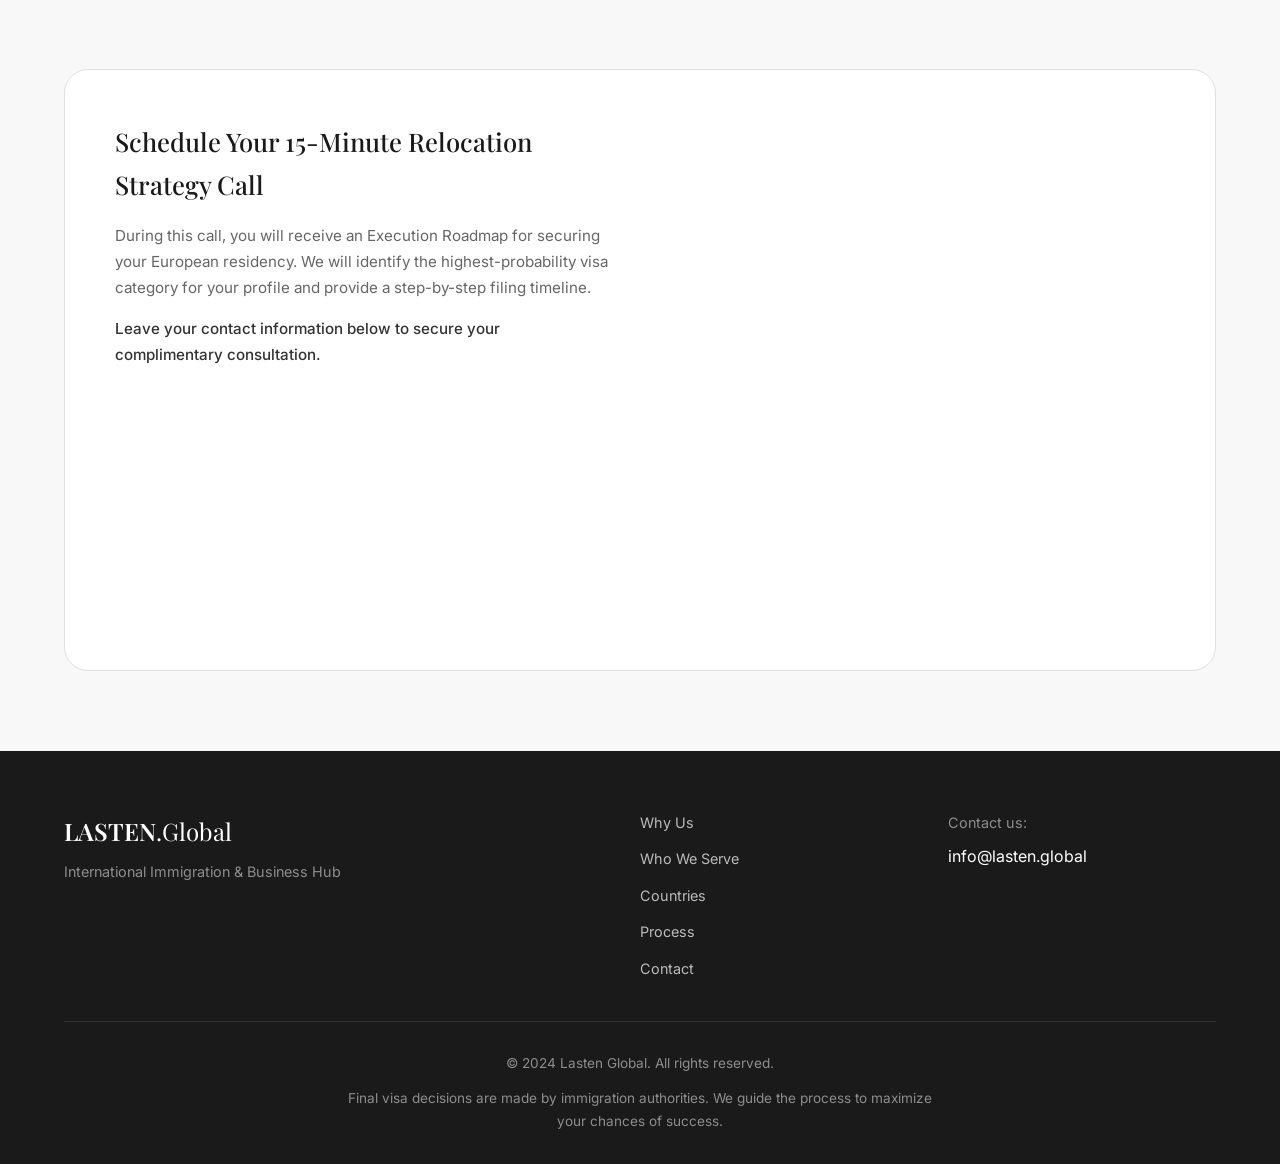
==== commit 8924420a: "Add Meta Pixel tracking code Co-Authored-By: Claude Opus 4.5 <noreply@anthropic.com>" ====
--- a/index.html
+++ b/index.html
@@ -9,6 +9,23 @@
     <link rel="preconnect" href="https://fonts.gstatic.com" crossorigin>
     <link href="https://fonts.googleapis.com/css2?family=Inter:wght@300;400;500;600;700&display=swap" rel="stylesheet">
     <link rel="stylesheet" href="styles.css">
+    <!-- Meta Pixel Code -->
+    <script>
+    !function(f,b,e,v,n,t,s)
+    {if(f.fbq)return;n=f.fbq=function(){n.callMethod?
+    n.callMethod.apply(n,arguments):n.queue.push(arguments)};
+    if(!f._fbq)f._fbq=n;n.push=n;n.loaded=!0;n.version='2.0';
+    n.queue=[];t=b.createElement(e);t.async=!0;
+    t.src=v;s=b.getElementsByTagName(e)[0];
+    s.parentNode.insertBefore(t,s)}(window, document,'script',
+    'https://connect.facebook.net/en_US/fbevents.js');
+    fbq('init', '2138338776959404');
+    fbq('track', 'PageView');
+    </script>
+    <noscript><img height="1" width="1" style="display:none"
+    src="https://www.facebook.com/tr?id=2138338776959404&ev=PageView&noscript=1"
+    /></noscript>
+    <!-- End Meta Pixel Code -->
 </head>
 <body>
     <!-- Navigation -->
--- a/styles.css
+++ b/styles.css
@@ -300,14 +300,16 @@
 }
 
 .cta-secondary {
-    border-color: var(--color-text-dark);
-    color: var(--color-text-dark);
-    background: transparent;
+    border: none;
+    color: #ffffff;
+    background: var(--color-text-dark);
+    box-shadow: 0 4px 16px rgba(0, 0, 0, 0.2);
 }
 
 .cta-secondary:hover {
-    background: var(--color-text-dark);
+    background: #000000;
     color: #fff;
+    box-shadow: 0 6px 20px rgba(0, 0, 0, 0.3);
 }
 
 .cta-main {
@@ -336,21 +338,21 @@
     cursor: pointer;
     transition: all var(--transition-normal);
     border: none;
-    background: #ffffff;
-    color: var(--color-text-dark);
+    background: var(--color-text-dark);
+    color: #ffffff;
     text-align: center;
     gap: 3px;
     font-family: inherit;
     margin-top: 20px;
     width: auto;
-    box-shadow: 0 2px 12px rgba(0, 0, 0, 0.15);
+    box-shadow: 0 4px 16px rgba(0, 0, 0, 0.2);
 }
 
 .card-cta:hover {
-    background: var(--color-text-dark);
+    background: #000000;
     color: #fff;
     transform: translateY(-2px);
-    box-shadow: 0 4px 16px rgba(0, 0, 0, 0.2);
+    box-shadow: 0 6px 20px rgba(0, 0, 0, 0.3);
 }
 
 .card-cta span:first-child {
